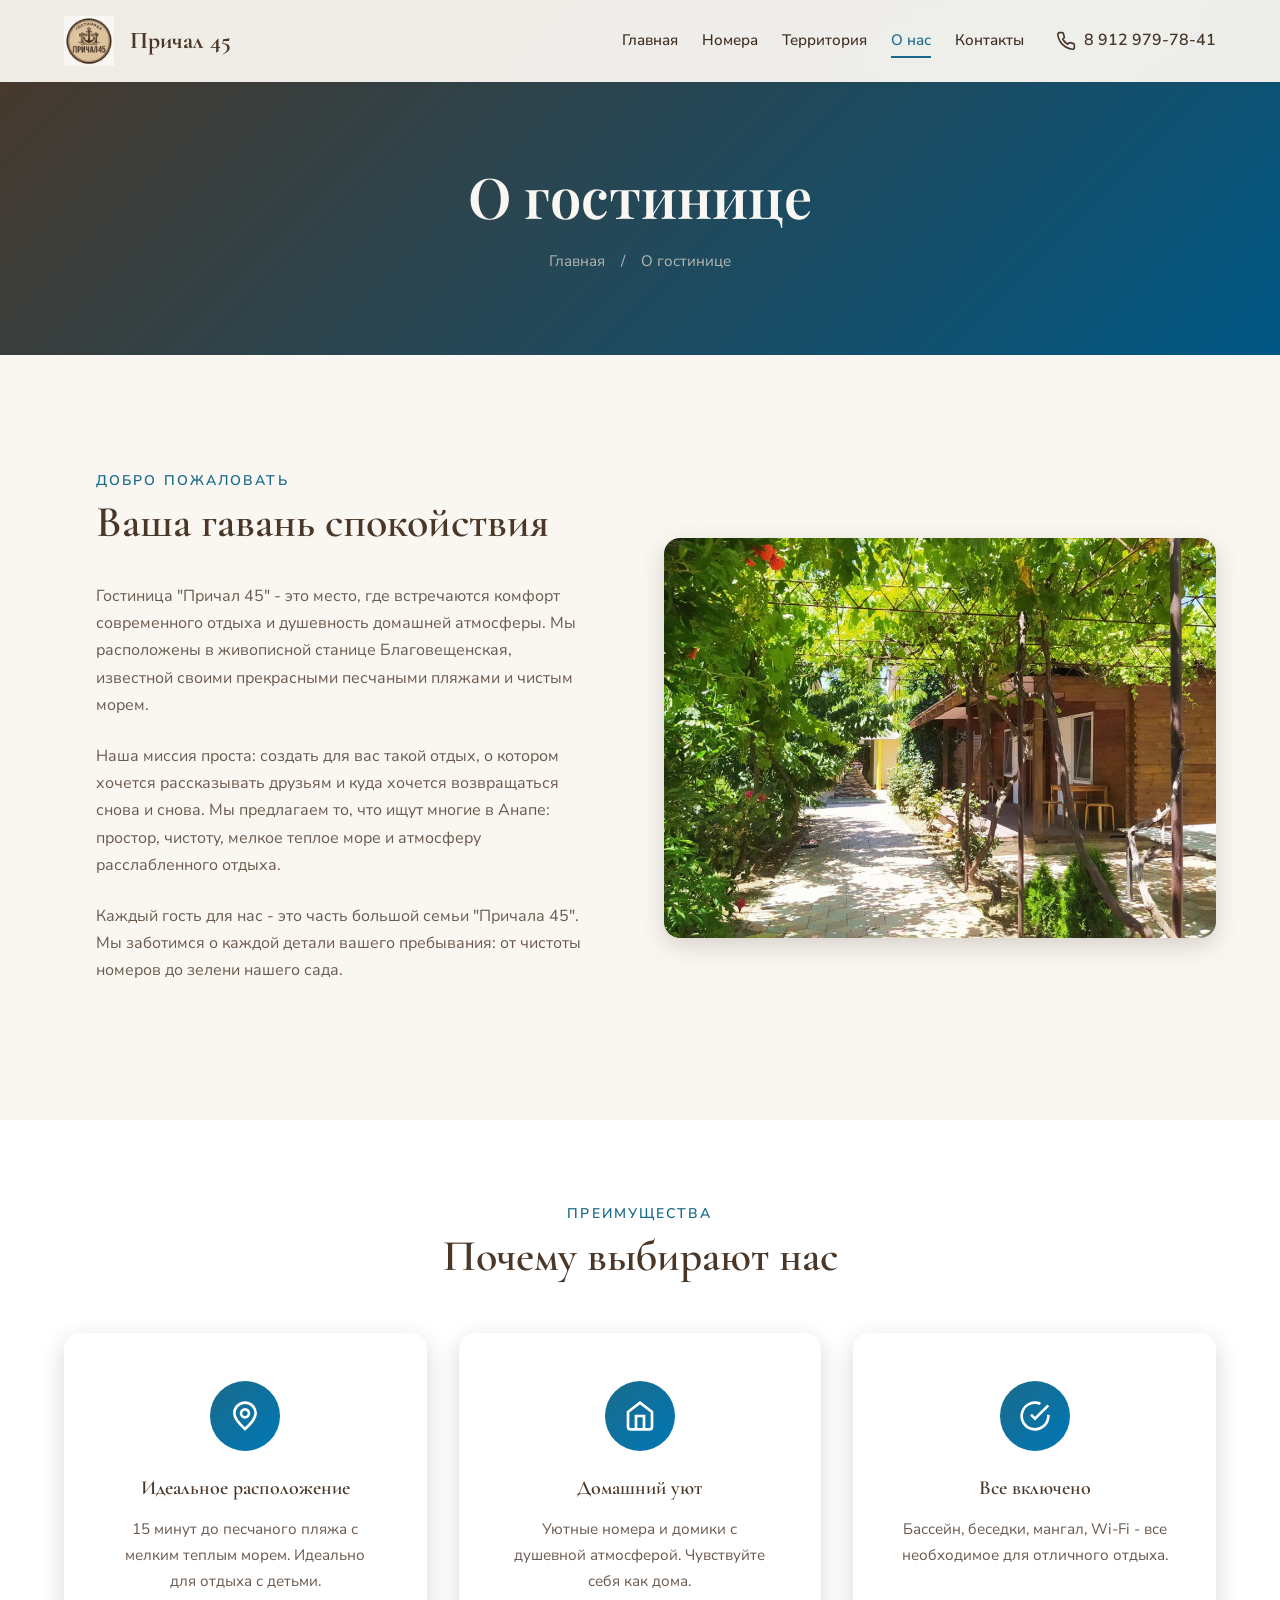
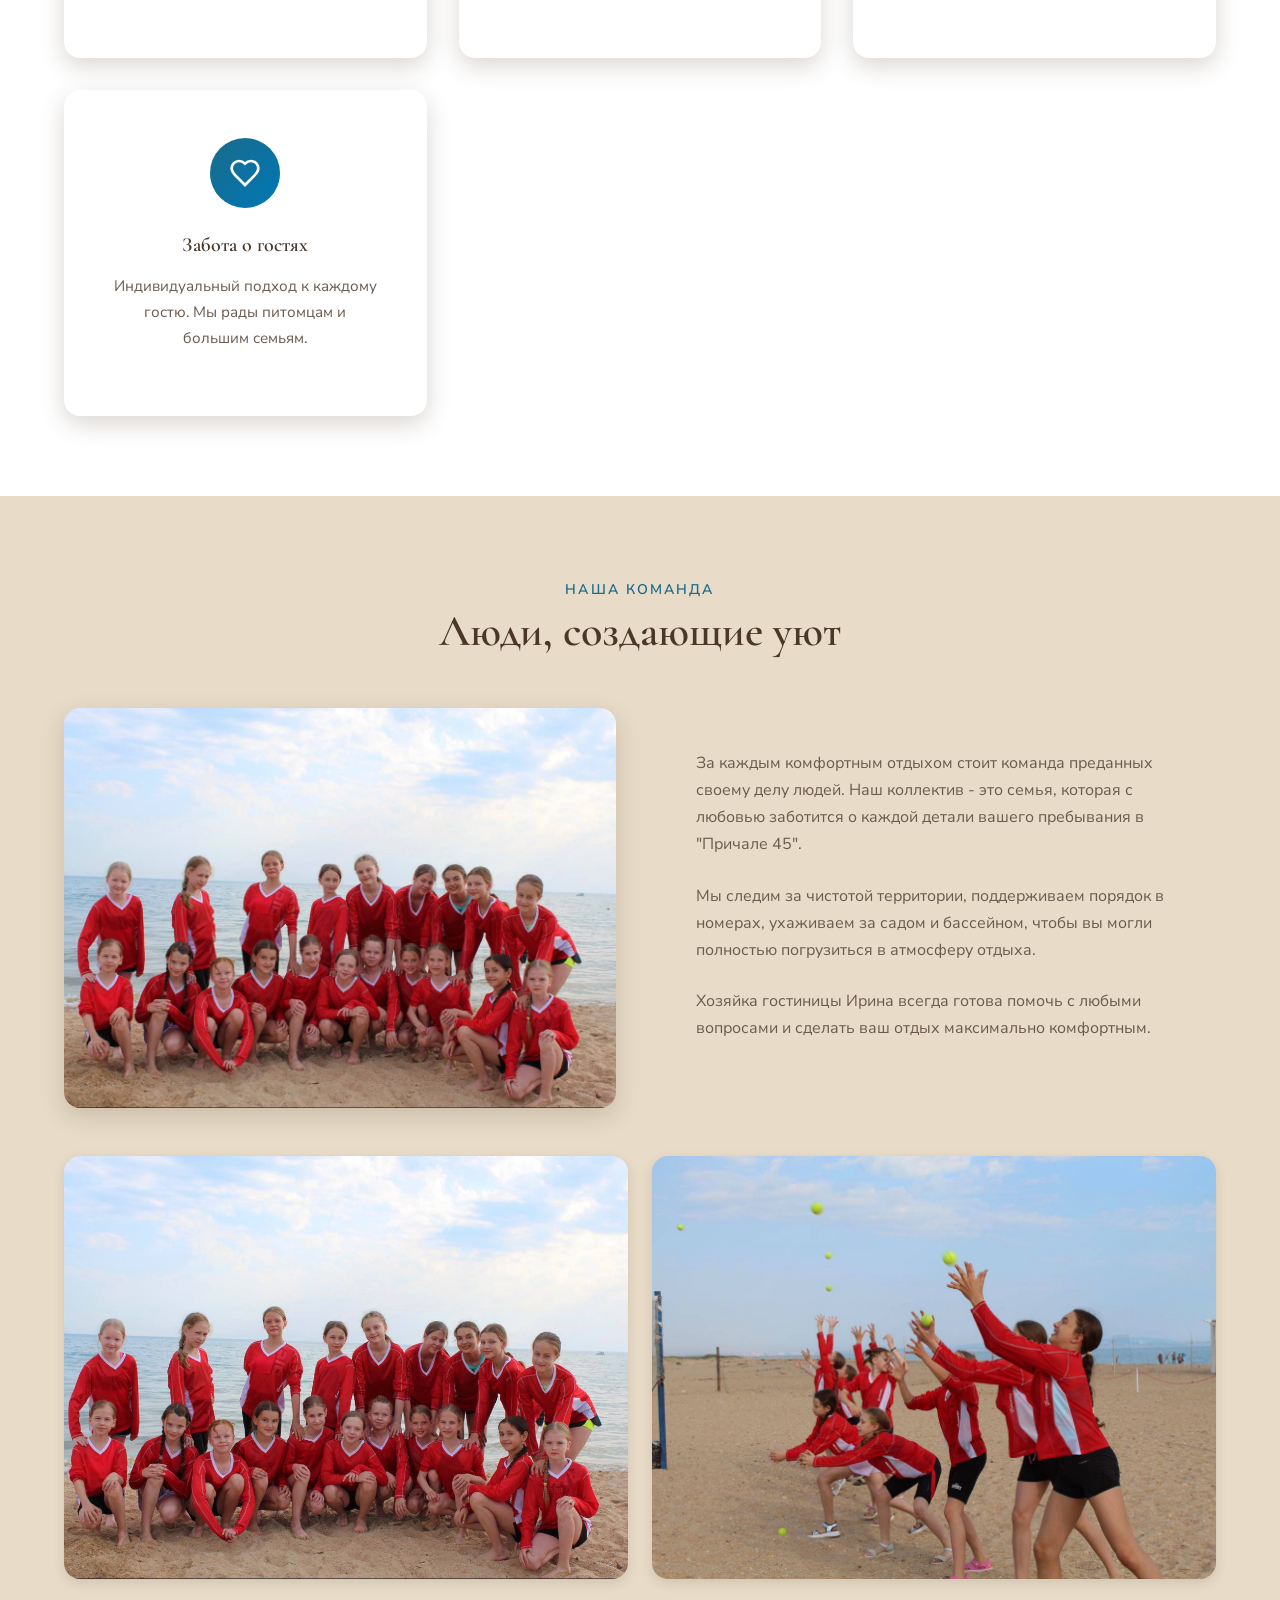
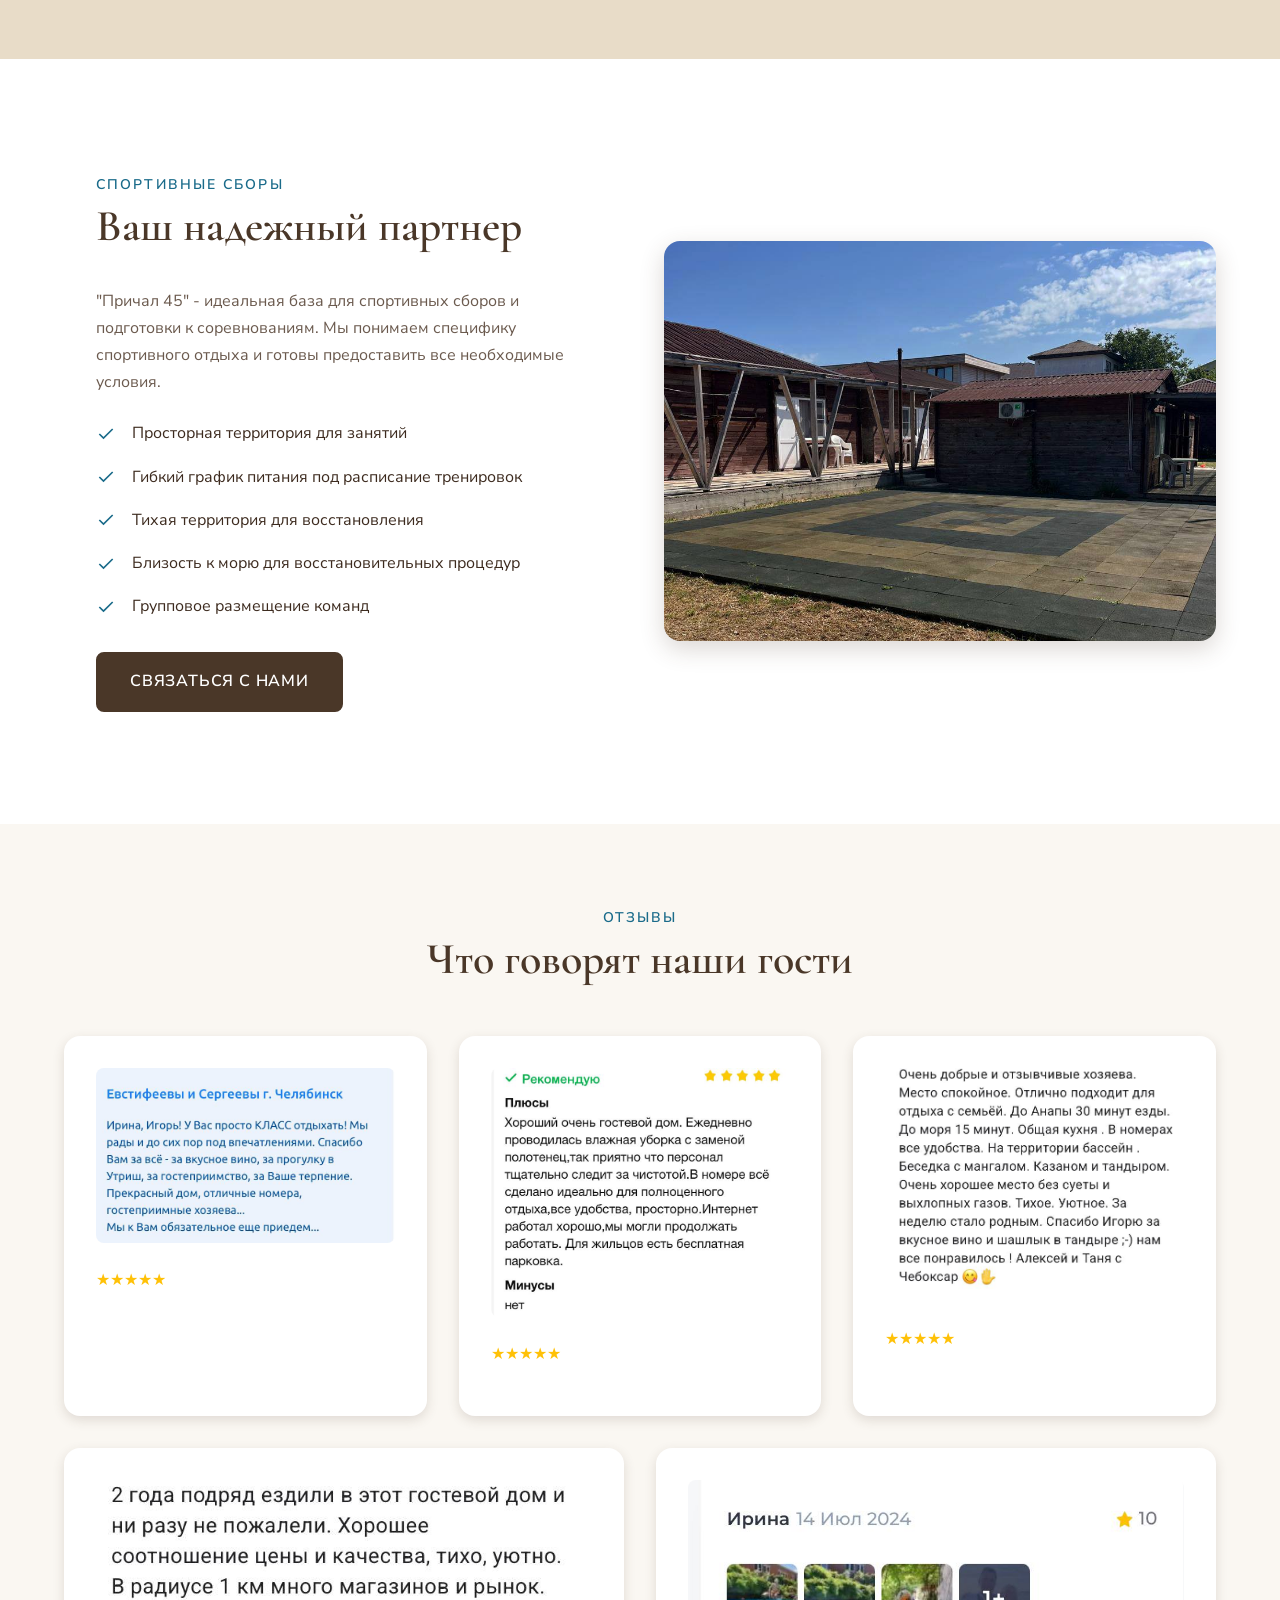
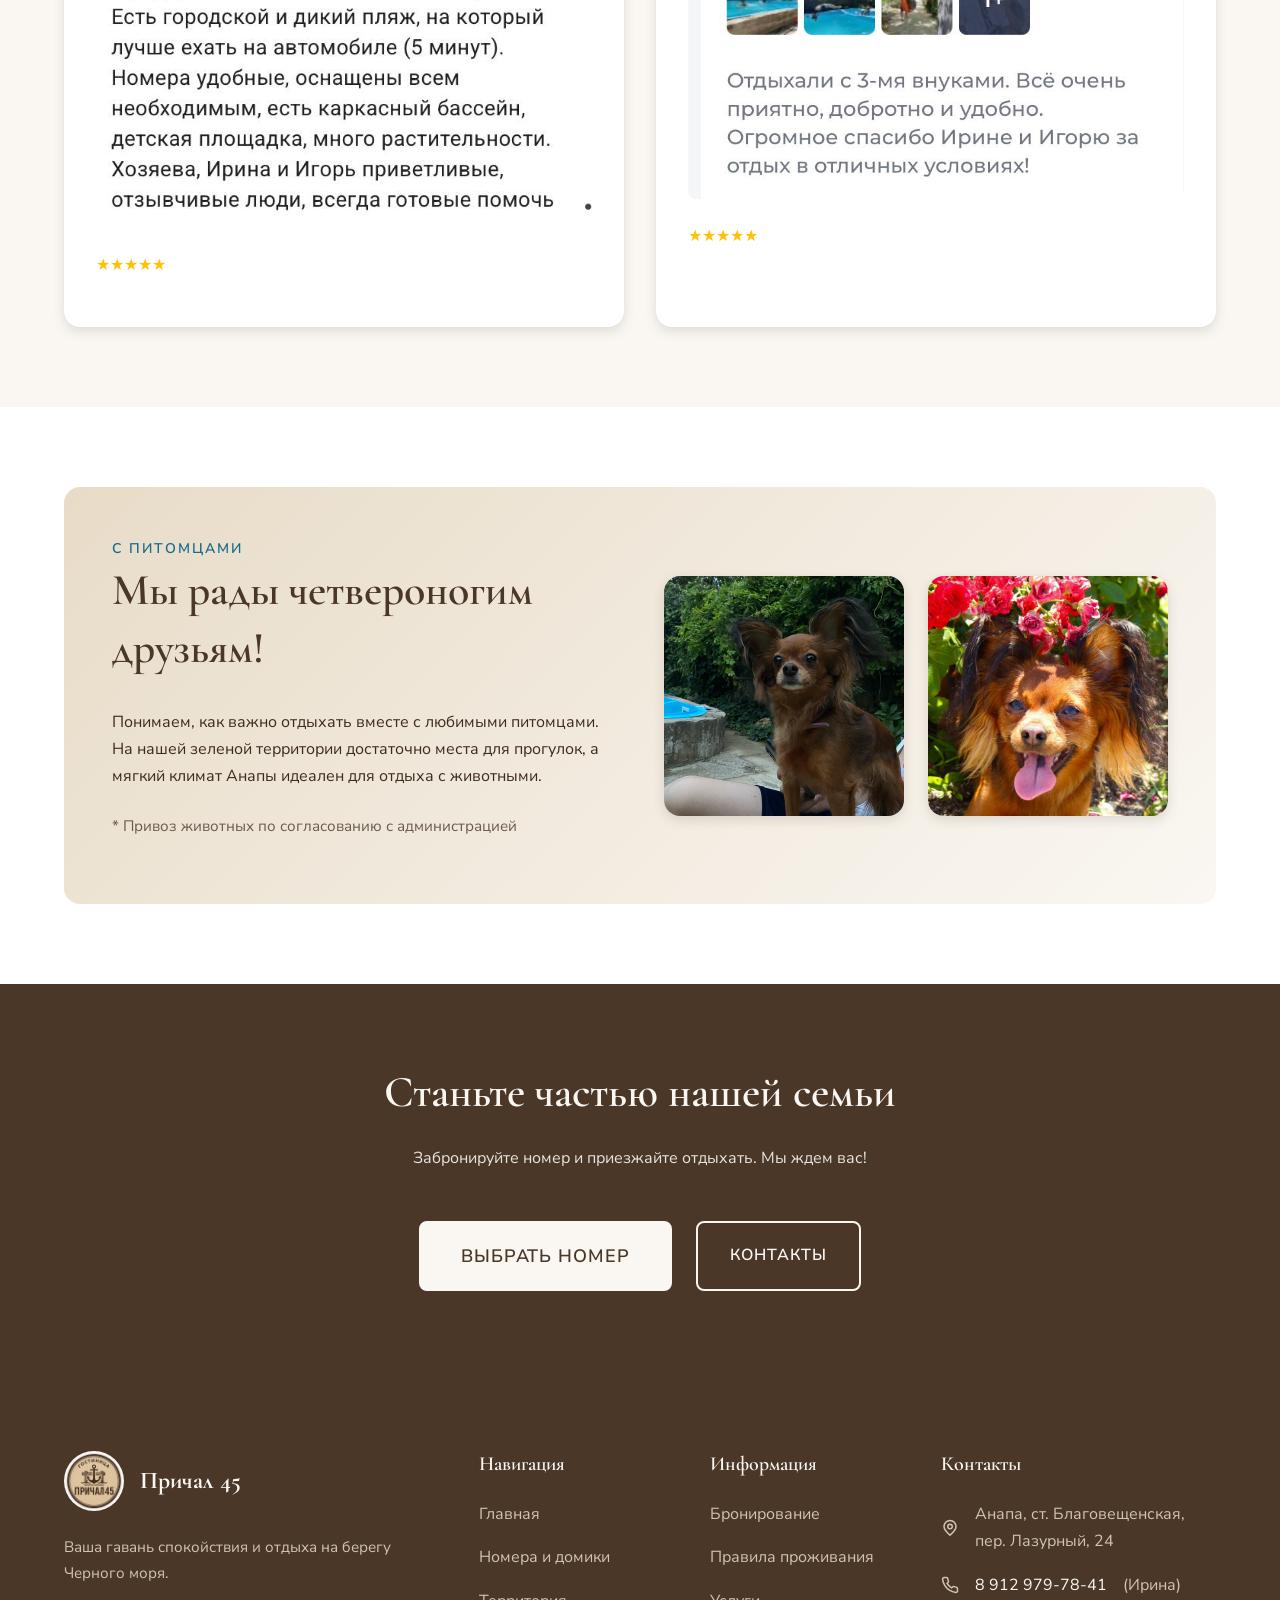
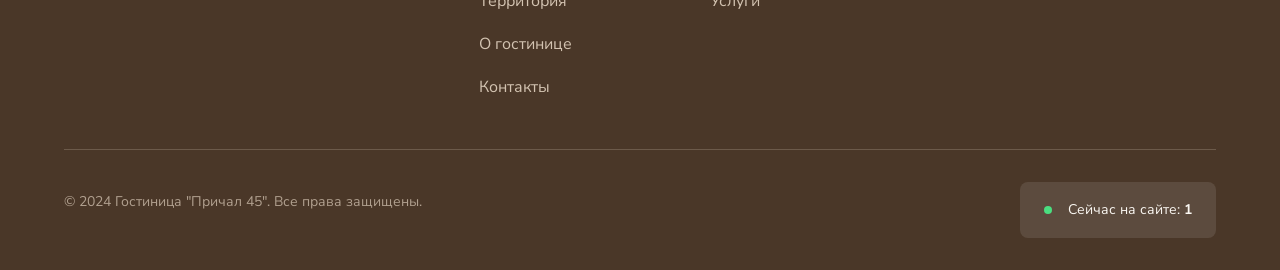
==== about.html @ 88521eb6 "Initial commit: site for GitHub Pages Co-authored-by: Cursor <cursoragent@cursor.com>" ====
<!DOCTYPE html>
<html lang="ru">
<head>
    <meta charset="UTF-8">
    <meta name="viewport" content="width=device-width, initial-scale=1.0">
    <meta http-equiv="X-UA-Compatible" content="IE=edge">
    
    <!-- SEO Meta Tags -->
    <title>О гостинице - Причал 45 | История и команда</title>
    <meta name="description" content="Гостиница Причал 45 - ваша гавань спокойствия в Анапе. Узнайте больше о нашей команде, истории и почему гости возвращаются к нам снова и снова.">
    <meta name="keywords" content="о гостинице, причал 45, история, команда, отзывы гостей, благовещенская, анапа, отдых у моря">
    <meta name="robots" content="index, follow">
    
    <!-- Favicon -->
    <link rel="icon" type="image/png" href="photos/Эмблема Причал45.png">
    
    <!-- Fonts -->
    <link rel="preconnect" href="https://fonts.googleapis.com">
    <link rel="preconnect" href="https://fonts.gstatic.com" crossorigin>
    <link href="https://fonts.googleapis.com/css2?family=Cormorant+Garamond:ital,wght@0,400;0,600;0,700;1,400&family=Nunito+Sans:wght@400;500;600;700&family=Playfair+Display:wght@700&display=swap" rel="stylesheet">
    
    <!-- Styles -->
    <link rel="stylesheet" href="styles.css">
</head>
<body class="no-select">
    <!-- Header -->
    <header class="header" id="header">
        <div class="header__inner">
            <a href="index.html" class="header__logo">
                <img src="photos/Эмблема Причал45.png" alt="Причал 45">
                <span class="header__logo-text">Причал 45</span>
            </a>
            
            <nav class="nav">
                <ul class="nav__list" id="navList">
                    <li><a href="index.html" class="nav__link">Главная</a></li>
                    <li><a href="rooms.html" class="nav__link">Номера</a></li>
                    <li><a href="territory.html" class="nav__link">Территория</a></li>
                    <li><a href="about.html" class="nav__link active">О нас</a></li>
                    <li><a href="contacts.html" class="nav__link">Контакты</a></li>
                </ul>
                
                <a href="tel:+79129797841" class="nav__phone">
                    <svg xmlns="http://www.w3.org/2000/svg" viewBox="0 0 24 24" fill="none" stroke="currentColor" stroke-width="2" stroke-linecap="round" stroke-linejoin="round">
                        <path d="M22 16.92v3a2 2 0 0 1-2.18 2 19.79 19.79 0 0 1-8.63-3.07 19.5 19.5 0 0 1-6-6 19.79 19.79 0 0 1-3.07-8.67A2 2 0 0 1 4.11 2h3a2 2 0 0 1 2 1.72 12.84 12.84 0 0 0 .7 2.81 2 2 0 0 1-.45 2.11L8.09 9.91a16 16 0 0 0 6 6l1.27-1.27a2 2 0 0 1 2.11-.45 12.84 12.84 0 0 0 2.81.7A2 2 0 0 1 22 16.92z"/>
                    </svg>
                    8 912 979-78-41
                </a>
                
                <button class="nav__toggle" id="navToggle" aria-label="Меню">
                    <span></span>
                    <span></span>
                    <span></span>
                </button>
            </nav>
        </div>
    </header>

    <!-- Page Header -->
    <section class="page-header">
        <div class="container">
            <h1 class="page-header__title">О гостинице</h1>
            <div class="page-header__breadcrumb">
                <a href="index.html">Главная</a>
                <span>/</span>
                <span>О гостинице</span>
            </div>
        </div>
    </section>

    <!-- About Section -->
    <section class="section section--cream">
        <div class="container">
            <div class="about-grid">
                <div class="about__content fade-in-left">
                    <span class="section__subtitle">Добро пожаловать</span>
                    <h2 class="section__title">Ваша гавань спокойствия</h2>
                    <p class="about__text">
                        Гостиница "Причал 45" - это место, где встречаются комфорт современного отдыха 
                        и душевность домашней атмосферы. Мы расположены в живописной станице Благовещенская, 
                        известной своими прекрасными песчаными пляжами и чистым морем.
                    </p>
                    <p class="about__text">
                        Наша миссия проста: создать для вас такой отдых, о котором хочется рассказывать 
                        друзьям и куда хочется возвращаться снова и снова. Мы предлагаем то, что ищут многие 
                        в Анапе: простор, чистоту, мелкое теплое море и атмосферу расслабленного отдыха.
                    </p>
                    <p class="about__text">
                        Каждый гость для нас - это часть большой семьи "Причала 45". Мы заботимся о каждой 
                        детали вашего пребывания: от чистоты номеров до зелени нашего сада.
                    </p>
                </div>
                <div class="about__image fade-in-right">
                    <img src="photos/Вход в гостиницу.jpg" alt="Гостиница Причал 45">
                </div>
            </div>
        </div>
    </section>

    <!-- Why Us Section -->
    <section class="section section--white">
        <div class="container">
            <div class="text-center mb-4">
                <span class="section__subtitle">Преимущества</span>
                <h2 class="section__title">Почему выбирают нас</h2>
            </div>
            
            <div class="features" style="margin-top: 0;">
                <div class="feature-card fade-in">
                    <div class="feature-card__icon">
                        <svg xmlns="http://www.w3.org/2000/svg" viewBox="0 0 24 24" fill="none" stroke="currentColor" stroke-width="2">
                            <circle cx="12" cy="10" r="3"/>
                            <path d="M12 21.7C17.3 17 20 13 20 10a8 8 0 1 0-16 0c0 3 2.7 7 8 11.7z"/>
                        </svg>
                    </div>
                    <h3 class="feature-card__title">Идеальное расположение</h3>
                    <p class="feature-card__text">15 минут до песчаного пляжа с мелким теплым морем. Идеально для отдыха с детьми.</p>
                </div>
                
                <div class="feature-card fade-in">
                    <div class="feature-card__icon">
                        <svg xmlns="http://www.w3.org/2000/svg" viewBox="0 0 24 24" fill="none" stroke="currentColor" stroke-width="2">
                            <path d="M3 9l9-7 9 7v11a2 2 0 0 1-2 2H5a2 2 0 0 1-2-2z"/>
                            <polyline points="9 22 9 12 15 12 15 22"/>
                        </svg>
                    </div>
                    <h3 class="feature-card__title">Домашний уют</h3>
                    <p class="feature-card__text">Уютные номера и домики с душевной атмосферой. Чувствуйте себя как дома.</p>
                </div>
                
                <div class="feature-card fade-in">
                    <div class="feature-card__icon">
                        <svg xmlns="http://www.w3.org/2000/svg" viewBox="0 0 24 24" fill="none" stroke="currentColor" stroke-width="2">
                            <path d="M22 11.08V12a10 10 0 1 1-5.93-9.14"/>
                            <polyline points="22 4 12 14.01 9 11.01"/>
                        </svg>
                    </div>
                    <h3 class="feature-card__title">Все включено</h3>
                    <p class="feature-card__text">Бассейн, беседки, мангал, Wi-Fi - все необходимое для отличного отдыха.</p>
                </div>
                
                <div class="feature-card fade-in">
                    <div class="feature-card__icon">
                        <svg xmlns="http://www.w3.org/2000/svg" viewBox="0 0 24 24" fill="none" stroke="currentColor" stroke-width="2">
                            <path d="M19 14c1.49-1.46 3-3.21 3-5.5A5.5 5.5 0 0 0 16.5 3c-1.76 0-3 .5-4.5 2-1.5-1.5-2.74-2-4.5-2A5.5 5.5 0 0 0 2 8.5c0 2.3 1.5 4.05 3 5.5l7 7Z"/>
                        </svg>
                    </div>
                    <h3 class="feature-card__title">Забота о гостях</h3>
                    <p class="feature-card__text">Индивидуальный подход к каждому гостю. Мы рады питомцам и большим семьям.</p>
                </div>
            </div>
        </div>
    </section>

    <!-- Team Section -->
    <section class="section section--sand">
        <div class="container">
            <div class="text-center mb-4">
                <span class="section__subtitle">Наша команда</span>
                <h2 class="section__title">Люди, создающие уют</h2>
            </div>
            
            <div class="about-grid">
                <div class="about__image fade-in-left">
                    <img src="photos/команда 1.jpg" alt="Команда гостиницы">
                </div>
                <div class="about__content fade-in-right">
                    <p class="about__text">
                        За каждым комфортным отдыхом стоит команда преданных своему делу людей. 
                        Наш коллектив - это семья, которая с любовью заботится о каждой детали 
                        вашего пребывания в "Причале 45".
                    </p>
                    <p class="about__text">
                        Мы следим за чистотой территории, поддерживаем порядок в номерах, 
                        ухаживаем за садом и бассейном, чтобы вы могли полностью погрузиться 
                        в атмосферу отдыха.
                    </p>
                    <p class="about__text">
                        Хозяйка гостиницы Ирина всегда готова помочь с любыми вопросами 
                        и сделать ваш отдых максимально комфортным.
                    </p>
                </div>
            </div>
            
            <div class="gallery-grid" style="margin-top: var(--spacing-xl); grid-template-columns: 1fr 1fr;">
                <div class="gallery-item fade-in">
                    <img src="photos/команда 1.jpg" alt="Команда">
                </div>
                <div class="gallery-item fade-in">
                    <img src="photos/команда 2.jpg" alt="Команда за работой">
                </div>
            </div>
        </div>
    </section>

    <!-- Sports Teams Section -->
    <section class="section section--white">
        <div class="container">
            <div class="about-grid">
                <div class="about__content fade-in-left">
                    <span class="section__subtitle">Спортивные сборы</span>
                    <h2 class="section__title">Ваш надежный партнер</h2>
                    <p class="about__text">
                        "Причал 45" - идеальная база для спортивных сборов и подготовки к соревнованиям. 
                        Мы понимаем специфику спортивного отдыха и готовы предоставить все необходимые условия.
                    </p>
                    <ul style="margin-bottom: var(--spacing-lg);">
                        <li style="display: flex; align-items: center; gap: var(--spacing-sm); margin-bottom: var(--spacing-sm);">
                            <svg width="20" height="20" viewBox="0 0 24 24" fill="none" stroke="var(--color-accent)" stroke-width="2">
                                <polyline points="20 6 9 17 4 12"/>
                            </svg>
                            Просторная территория для занятий
                        </li>
                        <li style="display: flex; align-items: center; gap: var(--spacing-sm); margin-bottom: var(--spacing-sm);">
                            <svg width="20" height="20" viewBox="0 0 24 24" fill="none" stroke="var(--color-accent)" stroke-width="2">
                                <polyline points="20 6 9 17 4 12"/>
                            </svg>
                            Гибкий график питания под расписание тренировок
                        </li>
                        <li style="display: flex; align-items: center; gap: var(--spacing-sm); margin-bottom: var(--spacing-sm);">
                            <svg width="20" height="20" viewBox="0 0 24 24" fill="none" stroke="var(--color-accent)" stroke-width="2">
                                <polyline points="20 6 9 17 4 12"/>
                            </svg>
                            Тихая территория для восстановления
                        </li>
                        <li style="display: flex; align-items: center; gap: var(--spacing-sm); margin-bottom: var(--spacing-sm);">
                            <svg width="20" height="20" viewBox="0 0 24 24" fill="none" stroke="var(--color-accent)" stroke-width="2">
                                <polyline points="20 6 9 17 4 12"/>
                            </svg>
                            Близость к морю для восстановительных процедур
                        </li>
                        <li style="display: flex; align-items: center; gap: var(--spacing-sm); margin-bottom: var(--spacing-sm);">
                            <svg width="20" height="20" viewBox="0 0 24 24" fill="none" stroke="var(--color-accent)" stroke-width="2">
                                <polyline points="20 6 9 17 4 12"/>
                            </svg>
                            Групповое размещение команд
                        </li>
                    </ul>
                    <a href="contacts.html" class="btn btn--primary">Связаться с нами</a>
                </div>
                <div class="about__image fade-in-right">
                    <img src="photos/Спорт площадка.jpg" alt="Спортивная площадка">
                </div>
            </div>
        </div>
    </section>

    <!-- Reviews Section -->
    <section class="section section--cream" id="reviews">
        <div class="container">
            <div class="text-center mb-4">
                <span class="section__subtitle">Отзывы</span>
                <h2 class="section__title">Что говорят наши гости</h2>
            </div>
            
            <div class="reviews-slider">
                <div class="review-card fade-in">
                    <img src="photos/отзыв 1.jpg" alt="Отзыв гостя" class="review-card__image">
                    <div class="review-card__stars">
                        <span>&#9733;</span><span>&#9733;</span><span>&#9733;</span><span>&#9733;</span><span>&#9733;</span>
                    </div>
                </div>
                
                <div class="review-card fade-in">
                    <img src="photos/отзыв 2.jpg" alt="Отзыв гостя" class="review-card__image">
                    <div class="review-card__stars">
                        <span>&#9733;</span><span>&#9733;</span><span>&#9733;</span><span>&#9733;</span><span>&#9733;</span>
                    </div>
                </div>
                
                <div class="review-card fade-in">
                    <img src="photos/отзыв 3.jpg" alt="Отзыв гостя" class="review-card__image">
                    <div class="review-card__stars">
                        <span>&#9733;</span><span>&#9733;</span><span>&#9733;</span><span>&#9733;</span><span>&#9733;</span>
                    </div>
                </div>
            </div>
            
            <div class="reviews-slider" style="margin-top: var(--spacing-lg);">
                <div class="review-card fade-in">
                    <img src="photos/отзыв 4.jpg" alt="Отзыв гостя" class="review-card__image">
                    <div class="review-card__stars">
                        <span>&#9733;</span><span>&#9733;</span><span>&#9733;</span><span>&#9733;</span><span>&#9733;</span>
                    </div>
                </div>
                
                <div class="review-card fade-in">
                    <img src="photos/отзыв 5.jpg" alt="Отзыв гостя" class="review-card__image">
                    <div class="review-card__stars">
                        <span>&#9733;</span><span>&#9733;</span><span>&#9733;</span><span>&#9733;</span><span>&#9733;</span>
                    </div>
                </div>
            </div>
        </div>
    </section>

    <!-- Pets Section -->
    <section class="section section--white">
        <div class="container">
            <div class="pets-section">
                <div class="pets-section__content fade-in-left">
                    <span class="section__subtitle">С питомцами</span>
                    <h2 class="section__title">Мы рады четвероногим друзьям!</h2>
                    <p>
                        Понимаем, как важно отдыхать вместе с любимыми питомцами. 
                        На нашей зеленой территории достаточно места для прогулок, 
                        а мягкий климат Анапы идеален для отдыха с животными.
                    </p>
                    <p style="color: var(--color-text-light); font-size: 0.95rem; margin-top: var(--spacing-md);">
                        * Привоз животных по согласованию с администрацией
                    </p>
                </div>
                <div class="pets-section__images fade-in-right">
                    <img src="photos/Бьянка 1.jpg" alt="Собака на территории">
                    <img src="photos/Даня 1.jpg" alt="Питомцы гостей">
                </div>
            </div>
        </div>
    </section>

    <!-- CTA Section -->
    <section class="section section--dark">
        <div class="container text-center">
            <h2>Станьте частью нашей семьи</h2>
            <p style="max-width: 600px; margin: var(--spacing-md) auto var(--spacing-xl); opacity: 0.9;">
                Забронируйте номер и приезжайте отдыхать. Мы ждем вас!
            </p>
            <div class="hero__buttons">
                <a href="rooms.html" class="btn btn--light btn--large">Выбрать номер</a>
                <a href="contacts.html" class="btn btn--secondary" style="border-color: var(--color-cream); color: var(--color-cream);">Контакты</a>
            </div>
        </div>
    </section>

    <!-- Footer -->
    <footer class="footer">
        <div class="container">
            <div class="footer__grid">
                <div class="footer__brand">
                    <div class="footer__logo">
                        <img src="photos/Эмблема Причал45.png" alt="Причал 45">
                        <span class="footer__logo-text">Причал 45</span>
                    </div>
                    <p class="footer__description">
                        Ваша гавань спокойствия и отдыха на берегу Черного моря.
                    </p>
                </div>
                
                <div class="footer__nav">
                    <h4 class="footer__title">Навигация</h4>
                    <div class="footer__links">
                        <a href="index.html">Главная</a>
                        <a href="rooms.html">Номера и домики</a>
                        <a href="territory.html">Территория</a>
                        <a href="about.html">О гостинице</a>
                        <a href="contacts.html">Контакты</a>
                    </div>
                </div>
                
                <div class="footer__info">
                    <h4 class="footer__title">Информация</h4>
                    <div class="footer__links">
                        <a href="rooms.html#booking">Бронирование</a>
                        <a href="rooms.html#rules">Правила проживания</a>
                        <a href="territory.html">Услуги</a>
                    </div>
                </div>
                
                <div class="footer__contacts">
                    <h4 class="footer__title">Контакты</h4>
                    <div class="footer__contact-item">
                        <svg viewBox="0 0 24 24" fill="none" stroke="currentColor" stroke-width="2">
                            <circle cx="12" cy="10" r="3"/>
                            <path d="M12 21.7C17.3 17 20 13 20 10a8 8 0 1 0-16 0c0 3 2.7 7 8 11.7z"/>
                        </svg>
                        <span>Анапа, ст. Благовещенская,<br>пер. Лазурный, 24</span>
                    </div>
                    <div class="footer__contact-item">
                        <svg viewBox="0 0 24 24" fill="none" stroke="currentColor" stroke-width="2">
                            <path d="M22 16.92v3a2 2 0 0 1-2.18 2 19.79 19.79 0 0 1-8.63-3.07 19.5 19.5 0 0 1-6-6 19.79 19.79 0 0 1-3.07-8.67A2 2 0 0 1 4.11 2h3a2 2 0 0 1 2 1.72 12.84 12.84 0 0 0 .7 2.81 2 2 0 0 1-.45 2.11L8.09 9.91a16 16 0 0 0 6 6l1.27-1.27a2 2 0 0 1 2.11-.45 12.84 12.84 0 0 0 2.81.7A2 2 0 0 1 22 16.92z"/>
                        </svg>
                        <a href="tel:+79129797841">8 912 979-78-41</a> (Ирина)
                    </div>
                </div>
            </div>
            
            <div class="footer__bottom">
                <p class="footer__copyright">
                    &copy; 2024 Гостиница "Причал 45". Все права защищены.
                </p>
                
                <div class="visitors-counter">
                    <span class="visitors-counter__dot"></span>
                    <span>Сейчас на сайте: <strong id="visitorCount">1</strong></span>
                </div>
            </div>
        </div>
    </footer>

    <!-- Lightbox -->
    <div class="lightbox" id="lightbox">
        <button class="lightbox__close" id="lightboxClose">&times;</button>
        <img src="" alt="" class="lightbox__img" id="lightboxImg">
    </div>

    <!-- Scripts -->
    <script src="script.js"></script>
</body>
</html>
---- styles.css ----
/* ==========================================================================
   Причал 45 - Главный файл стилей
   Гостиница в Анапе, станица Благовещенская
   ========================================================================== */

/* CSS Variables - Централизованное управление стилями */
:root {
    /* Цветовая палитра на основе логотипа */
    --color-primary: #4a3728;
    --color-primary-light: #6b5344;
    --color-secondary: #f5e6d3;
    --color-accent: #1a6b8a;
    --color-accent-light: #2a8ab0;
    --color-sand: #e8dcc8;
    --color-cream: #faf7f2;
    --color-white: #ffffff;
    --color-dark: #2c1810;
    --color-text: #3d2b1f;
    --color-text-light: #6b5a4e;
    --color-sea: #0077b6;
    --color-sea-dark: #005885;
    --color-success: #2d6a4f;
    --color-warning: #e07a2f;
    
    /* Типографика */
    --font-primary: 'Cormorant Garamond', Georgia, serif;
    --font-secondary: 'Nunito Sans', 'Segoe UI', sans-serif;
    --font-accent: 'Playfair Display', serif;
    
    /* Размеры */
    --spacing-xs: 0.5rem;
    --spacing-sm: 1rem;
    --spacing-md: 1.5rem;
    --spacing-lg: 2rem;
    --spacing-xl: 3rem;
    --spacing-xxl: 5rem;
    
    /* Границы и тени */
    --radius-sm: 4px;
    --radius-md: 8px;
    --radius-lg: 16px;
    --radius-xl: 24px;
    --radius-full: 50%;
    
    --shadow-sm: 0 2px 4px rgba(74, 55, 40, 0.1);
    --shadow-md: 0 4px 12px rgba(74, 55, 40, 0.15);
    --shadow-lg: 0 8px 24px rgba(74, 55, 40, 0.2);
    --shadow-xl: 0 16px 48px rgba(74, 55, 40, 0.25);
    
    /* Переходы */
    --transition-fast: 0.2s ease;
    --transition-normal: 0.3s ease;
    --transition-slow: 0.5s ease;
    
    /* Ширина контейнера */
    --container-width: 1200px;
    --container-narrow: 900px;
}

/* ==========================================================================
   Reset и базовые стили
   ========================================================================== */

*, *::before, *::after {
    box-sizing: border-box;
    margin: 0;
    padding: 0;
}

html {
    scroll-behavior: smooth;
    font-size: 16px;
}

body {
    font-family: var(--font-secondary);
    font-size: 1rem;
    line-height: 1.7;
    color: var(--color-text);
    background-color: var(--color-cream);
    min-height: 100vh;
    -webkit-font-smoothing: antialiased;
    -moz-osx-font-smoothing: grayscale;
}

/* Защита от копирования */
body.no-select {
    -webkit-user-select: none;
    -moz-user-select: none;
    -ms-user-select: none;
    user-select: none;
}

img {
    max-width: 100%;
    height: auto;
    display: block;
    -webkit-user-drag: none;
    -khtml-user-drag: none;
    -moz-user-drag: none;
    -o-user-drag: none;
    user-drag: none;
}

a {
    color: var(--color-accent);
    text-decoration: none;
    transition: color var(--transition-fast);
}

a:hover {
    color: var(--color-accent-light);
}

ul, ol {
    list-style: none;
}

h1, h2, h3, h4, h5, h6 {
    font-family: var(--font-primary);
    font-weight: 600;
    line-height: 1.3;
    color: var(--color-primary);
}

h1 { font-size: clamp(2rem, 5vw, 3.5rem); }
h2 { font-size: clamp(1.75rem, 4vw, 2.75rem); }
h3 { font-size: clamp(1.5rem, 3vw, 2rem); }
h4 { font-size: clamp(1.25rem, 2.5vw, 1.5rem); }

p {
    margin-bottom: var(--spacing-sm);
}

/* ==========================================================================
   Утилитарные классы
   ========================================================================== */

.container {
    width: 100%;
    max-width: var(--container-width);
    margin: 0 auto;
    padding: 0 var(--spacing-md);
}

.container--narrow {
    max-width: var(--container-narrow);
}

.section {
    padding: var(--spacing-xxl) 0;
}

.section--cream {
    background-color: var(--color-cream);
}

.section--sand {
    background-color: var(--color-sand);
}

.section--white {
    background-color: var(--color-white);
}

.section--dark {
    background-color: var(--color-primary);
    color: var(--color-cream);
}

.section--dark h2,
.section--dark h3 {
    color: var(--color-cream);
}

.text-center { text-align: center; }
.text-left { text-align: left; }
.text-right { text-align: right; }

.mb-0 { margin-bottom: 0; }
.mb-1 { margin-bottom: var(--spacing-sm); }
.mb-2 { margin-bottom: var(--spacing-md); }
.mb-3 { margin-bottom: var(--spacing-lg); }
.mb-4 { margin-bottom: var(--spacing-xl); }

/* ==========================================================================
   Кнопки
   ========================================================================== */

.btn {
    display: inline-flex;
    align-items: center;
    justify-content: center;
    gap: var(--spacing-xs);
    padding: 0.875rem 2rem;
    font-family: var(--font-secondary);
    font-size: 1rem;
    font-weight: 600;
    text-transform: uppercase;
    letter-spacing: 0.05em;
    border: 2px solid transparent;
    border-radius: var(--radius-md);
    cursor: pointer;
    transition: all var(--transition-normal);
}

.btn--primary {
    background-color: var(--color-primary);
    color: var(--color-white);
    border-color: var(--color-primary);
}

.btn--primary:hover {
    background-color: var(--color-primary-light);
    border-color: var(--color-primary-light);
    color: var(--color-white);
    transform: translateY(-2px);
    box-shadow: var(--shadow-md);
}

.btn--secondary {
    background-color: transparent;
    color: var(--color-primary);
    border-color: var(--color-primary);
}

.btn--secondary:hover {
    background-color: var(--color-primary);
    color: var(--color-white);
}

.btn--accent {
    background-color: var(--color-accent);
    color: var(--color-white);
    border-color: var(--color-accent);
}

.btn--accent:hover {
    background-color: var(--color-accent-light);
    border-color: var(--color-accent-light);
    color: var(--color-white);
    transform: translateY(-2px);
    box-shadow: var(--shadow-md);
}

.btn--light {
    background-color: var(--color-cream);
    color: var(--color-primary);
    border-color: var(--color-cream);
}

.btn--light:hover {
    background-color: var(--color-white);
    border-color: var(--color-white);
}

.btn--large {
    padding: 1.125rem 2.5rem;
    font-size: 1.125rem;
}

/* ==========================================================================
   Шапка сайта
   ========================================================================== */

.header {
    position: fixed;
    top: 0;
    left: 0;
    right: 0;
    z-index: 1000;
    background-color: rgba(250, 247, 242, 0.95);
    backdrop-filter: blur(10px);
    box-shadow: var(--shadow-sm);
    transition: all var(--transition-normal);
}

.header.scrolled {
    background-color: rgba(255, 255, 255, 0.98);
    box-shadow: var(--shadow-md);
}

.header__inner {
    display: flex;
    align-items: center;
    justify-content: space-between;
    padding: var(--spacing-sm) var(--spacing-md);
    max-width: var(--container-width);
    margin: 0 auto;
}

.header__logo {
    display: flex;
    align-items: center;
    gap: var(--spacing-sm);
}

.header__logo img {
    height: 50px;
    width: auto;
}

.header__logo-text {
    font-family: var(--font-primary);
    font-size: 1.5rem;
    font-weight: 700;
    color: var(--color-primary);
}

/* Навигация */
.nav {
    display: flex;
    align-items: center;
    gap: var(--spacing-lg);
}

.nav__list {
    display: flex;
    align-items: center;
    gap: var(--spacing-md);
}

.nav__link {
    position: relative;
    font-size: 0.95rem;
    font-weight: 500;
    color: var(--color-text);
    padding: var(--spacing-xs) 0;
    transition: color var(--transition-fast);
}

.nav__link::after {
    content: '';
    position: absolute;
    bottom: 0;
    left: 0;
    width: 0;
    height: 2px;
    background-color: var(--color-accent);
    transition: width var(--transition-normal);
}

.nav__link:hover,
.nav__link.active {
    color: var(--color-accent);
}

.nav__link:hover::after,
.nav__link.active::after {
    width: 100%;
}

.nav__phone {
    display: flex;
    align-items: center;
    gap: var(--spacing-xs);
    font-weight: 600;
    color: var(--color-primary);
}

.nav__phone svg {
    width: 20px;
    height: 20px;
}

/* Мобильное меню */
.nav__toggle {
    display: none;
    flex-direction: column;
    gap: 5px;
    padding: 10px;
    background: none;
    border: none;
    cursor: pointer;
}

.nav__toggle span {
    display: block;
    width: 25px;
    height: 2px;
    background-color: var(--color-primary);
    transition: all var(--transition-normal);
}

/* ==========================================================================
   Hero секция
   ========================================================================== */

.hero {
    position: relative;
    min-height: 100vh;
    display: flex;
    align-items: center;
    justify-content: center;
    overflow: hidden;
    background: linear-gradient(135deg, var(--color-primary) 0%, var(--color-sea-dark) 100%);
}

.hero__bg {
    position: absolute;
    top: 0;
    left: 0;
    width: 100%;
    height: 100%;
    object-fit: cover;
    opacity: 0.4;
}

.hero__overlay {
    position: absolute;
    top: 0;
    left: 0;
    width: 100%;
    height: 100%;
    background: linear-gradient(
        180deg,
        rgba(44, 24, 16, 0.6) 0%,
        rgba(44, 24, 16, 0.4) 50%,
        rgba(26, 107, 138, 0.5) 100%
    );
}

.hero__content {
    position: relative;
    z-index: 10;
    text-align: center;
    padding: var(--spacing-xxl) var(--spacing-md);
    max-width: 900px;
}

.hero__logo {
    width: 150px;
    height: 150px;
    margin: 0 auto var(--spacing-lg);
    border-radius: var(--radius-full);
    box-shadow: var(--shadow-xl);
    background-color: var(--color-cream);
    padding: 10px;
}

.hero__title {
    font-family: var(--font-accent);
    font-size: clamp(2.5rem, 7vw, 5rem);
    color: var(--color-white);
    margin-bottom: var(--spacing-sm);
    text-shadow: 2px 2px 4px rgba(0, 0, 0, 0.3);
}

.hero__tagline {
    font-family: var(--font-primary);
    font-size: clamp(1.25rem, 3vw, 1.75rem);
    color: var(--color-sand);
    font-style: italic;
    margin-bottom: var(--spacing-lg);
}

.hero__description {
    font-size: 1.125rem;
    color: var(--color-cream);
    max-width: 600px;
    margin: 0 auto var(--spacing-xl);
    line-height: 1.8;
}

.hero__buttons {
    display: flex;
    gap: var(--spacing-md);
    justify-content: center;
    flex-wrap: wrap;
}

.hero__scroll {
    position: absolute;
    bottom: 40px;
    left: 50%;
    transform: translateX(-50%);
    color: var(--color-cream);
    animation: bounce 2s infinite;
}

@keyframes bounce {
    0%, 20%, 50%, 80%, 100% { transform: translateX(-50%) translateY(0); }
    40% { transform: translateX(-50%) translateY(-10px); }
    60% { transform: translateX(-50%) translateY(-5px); }
}

/* ==========================================================================
   Секция преимуществ
   ========================================================================== */

.features {
    display: grid;
    grid-template-columns: repeat(auto-fit, minmax(280px, 1fr));
    gap: var(--spacing-lg);
    margin-top: calc(-1 * var(--spacing-xxl));
    position: relative;
    z-index: 20;
}

.feature-card {
    background-color: var(--color-white);
    padding: var(--spacing-xl);
    border-radius: var(--radius-lg);
    box-shadow: var(--shadow-lg);
    text-align: center;
    transition: transform var(--transition-normal), box-shadow var(--transition-normal);
}

.feature-card:hover {
    transform: translateY(-8px);
    box-shadow: var(--shadow-xl);
}

.feature-card__icon {
    width: 70px;
    height: 70px;
    margin: 0 auto var(--spacing-md);
    display: flex;
    align-items: center;
    justify-content: center;
    background: linear-gradient(135deg, var(--color-accent) 0%, var(--color-sea) 100%);
    border-radius: var(--radius-full);
    color: var(--color-white);
}

.feature-card__icon svg {
    width: 32px;
    height: 32px;
}

.feature-card__title {
    font-size: 1.25rem;
    margin-bottom: var(--spacing-sm);
}

.feature-card__text {
    color: var(--color-text-light);
    font-size: 0.95rem;
}

/* ==========================================================================
   Секция "О нас"
   ========================================================================== */

.about-grid {
    display: grid;
    grid-template-columns: 1fr 1fr;
    gap: var(--spacing-xl);
    align-items: center;
}

.about__image {
    position: relative;
    border-radius: var(--radius-lg);
    overflow: hidden;
    box-shadow: var(--shadow-lg);
}

.about__image::before {
    content: '';
    position: absolute;
    top: -20px;
    left: -20px;
    width: 100px;
    height: 100px;
    border: 4px solid var(--color-accent);
    border-radius: var(--radius-lg);
    z-index: -1;
}

.about__image img {
    width: 100%;
    height: 400px;
    object-fit: cover;
}

.about__content {
    padding: var(--spacing-lg);
}

.section__subtitle {
    font-family: var(--font-secondary);
    font-size: 0.875rem;
    font-weight: 600;
    text-transform: uppercase;
    letter-spacing: 0.15em;
    color: var(--color-accent);
    margin-bottom: var(--spacing-sm);
}

.section__title {
    margin-bottom: var(--spacing-lg);
}

.about__text {
    margin-bottom: var(--spacing-md);
    color: var(--color-text-light);
}

/* ==========================================================================
   Галерея / Территория
   ========================================================================== */

.gallery-grid {
    display: grid;
    grid-template-columns: repeat(auto-fit, minmax(300px, 1fr));
    gap: var(--spacing-md);
}

.gallery-item {
    position: relative;
    border-radius: var(--radius-lg);
    overflow: hidden;
    aspect-ratio: 4/3;
    box-shadow: var(--shadow-md);
    cursor: pointer;
}

.gallery-item img {
    width: 100%;
    height: 100%;
    object-fit: cover;
    transition: transform var(--transition-slow);
}

.gallery-item:hover img {
    transform: scale(1.1);
}

.gallery-item__overlay {
    position: absolute;
    bottom: 0;
    left: 0;
    right: 0;
    padding: var(--spacing-md);
    background: linear-gradient(transparent, rgba(44, 24, 16, 0.9));
    color: var(--color-white);
    transform: translateY(100%);
    transition: transform var(--transition-normal);
}

.gallery-item:hover .gallery-item__overlay {
    transform: translateY(0);
}

.gallery-item__title {
    font-size: 1.125rem;
    color: var(--color-white);
    margin-bottom: var(--spacing-xs);
}

/* ==========================================================================
   Карточки номеров
   ========================================================================== */

.rooms-grid {
    display: grid;
    grid-template-columns: repeat(auto-fit, minmax(350px, 1fr));
    gap: var(--spacing-lg);
}

.room-card {
    background-color: var(--color-white);
    border-radius: var(--radius-lg);
    overflow: hidden;
    box-shadow: var(--shadow-md);
    transition: transform var(--transition-normal), box-shadow var(--transition-normal);
}

.room-card:hover {
    transform: translateY(-5px);
    box-shadow: var(--shadow-lg);
}

.room-card__image {
    position: relative;
    height: 250px;
    overflow: hidden;
}

.room-card__image img {
    width: 100%;
    height: 100%;
    object-fit: cover;
    transition: transform var(--transition-slow);
}

.room-card:hover .room-card__image img {
    transform: scale(1.05);
}

.room-card__badge {
    position: absolute;
    top: var(--spacing-md);
    left: var(--spacing-md);
    background-color: var(--color-accent);
    color: var(--color-white);
    padding: var(--spacing-xs) var(--spacing-sm);
    border-radius: var(--radius-sm);
    font-size: 0.875rem;
    font-weight: 600;
}

.room-card__content {
    padding: var(--spacing-lg);
}

.room-card__title {
    font-size: 1.5rem;
    margin-bottom: var(--spacing-sm);
}

.room-card__description {
    color: var(--color-text-light);
    margin-bottom: var(--spacing-md);
}

.room-card__amenities {
    display: flex;
    flex-wrap: wrap;
    gap: var(--spacing-sm);
    margin-bottom: var(--spacing-md);
    padding-bottom: var(--spacing-md);
    border-bottom: 1px solid var(--color-sand);
}

.room-card__amenity {
    display: flex;
    align-items: center;
    gap: var(--spacing-xs);
    font-size: 0.875rem;
    color: var(--color-text-light);
}

.room-card__amenity svg {
    width: 16px;
    height: 16px;
    color: var(--color-accent);
}

.room-card__footer {
    display: flex;
    align-items: center;
    justify-content: space-between;
}

.room-card__price {
    font-family: var(--font-primary);
    font-size: 1.5rem;
    font-weight: 700;
    color: var(--color-primary);
}

.room-card__price span {
    font-size: 0.875rem;
    font-weight: 400;
    color: var(--color-text-light);
}

/* ==========================================================================
   Секция расстояний
   ========================================================================== */

.distances-grid {
    display: grid;
    grid-template-columns: repeat(auto-fit, minmax(200px, 1fr));
    gap: var(--spacing-md);
}

.distance-item {
    display: flex;
    align-items: center;
    gap: var(--spacing-md);
    padding: var(--spacing-md);
    background-color: var(--color-white);
    border-radius: var(--radius-md);
    box-shadow: var(--shadow-sm);
    transition: transform var(--transition-fast);
}

.distance-item:hover {
    transform: translateX(5px);
}

.distance-item__icon {
    width: 50px;
    height: 50px;
    display: flex;
    align-items: center;
    justify-content: center;
    background-color: var(--color-sand);
    border-radius: var(--radius-md);
    color: var(--color-primary);
    flex-shrink: 0;
}

.distance-item__icon svg {
    width: 24px;
    height: 24px;
}

.distance-item__text strong {
    display: block;
    color: var(--color-primary);
}

.distance-item__text span {
    font-size: 0.875rem;
    color: var(--color-text-light);
}

/* ==========================================================================
   Отзывы
   ========================================================================== */

.reviews-slider {
    display: grid;
    grid-template-columns: repeat(auto-fit, minmax(300px, 1fr));
    gap: var(--spacing-lg);
}

.review-card {
    background-color: var(--color-white);
    padding: var(--spacing-lg);
    border-radius: var(--radius-lg);
    box-shadow: var(--shadow-md);
}

.review-card__image {
    width: 100%;
    border-radius: var(--radius-md);
    margin-bottom: var(--spacing-md);
}

.review-card__stars {
    color: #ffc107;
    margin-bottom: var(--spacing-sm);
}

/* ==========================================================================
   Контакты
   ========================================================================== */

.contact-grid {
    display: grid;
    grid-template-columns: 1fr 1fr;
    gap: var(--spacing-xl);
}

.contact-info {
    padding: var(--spacing-xl);
    background-color: var(--color-white);
    border-radius: var(--radius-lg);
    box-shadow: var(--shadow-md);
}

.contact-item {
    display: flex;
    align-items: flex-start;
    gap: var(--spacing-md);
    margin-bottom: var(--spacing-lg);
}

.contact-item:last-child {
    margin-bottom: 0;
}

.contact-item__icon {
    width: 50px;
    height: 50px;
    display: flex;
    align-items: center;
    justify-content: center;
    background: linear-gradient(135deg, var(--color-accent) 0%, var(--color-sea) 100%);
    border-radius: var(--radius-md);
    color: var(--color-white);
    flex-shrink: 0;
}

.contact-item__icon svg {
    width: 24px;
    height: 24px;
}

.contact-item__title {
    font-weight: 600;
    color: var(--color-primary);
    margin-bottom: var(--spacing-xs);
}

.contact-item__text {
    color: var(--color-text-light);
}

.contact-item__text a {
    color: var(--color-accent);
    font-weight: 600;
}

.contact-map {
    border-radius: var(--radius-lg);
    overflow: hidden;
    box-shadow: var(--shadow-md);
    min-height: 400px;
}

.contact-map iframe {
    width: 100%;
    height: 100%;
    min-height: 400px;
    border: none;
}

/* ==========================================================================
   Правила проживания
   ========================================================================== */

.rules-grid {
    display: grid;
    grid-template-columns: repeat(auto-fit, minmax(280px, 1fr));
    gap: var(--spacing-lg);
}

.rule-card {
    display: flex;
    align-items: flex-start;
    gap: var(--spacing-md);
    padding: var(--spacing-lg);
    background-color: var(--color-white);
    border-radius: var(--radius-md);
    box-shadow: var(--shadow-sm);
}

.rule-card__icon {
    width: 40px;
    height: 40px;
    display: flex;
    align-items: center;
    justify-content: center;
    border-radius: var(--radius-full);
    flex-shrink: 0;
}

.rule-card__icon--warning {
    background-color: #fff3cd;
    color: var(--color-warning);
}

.rule-card__icon--success {
    background-color: #d4edda;
    color: var(--color-success);
}

/* ==========================================================================
   Футер
   ========================================================================== */

.footer {
    background-color: var(--color-primary);
    color: var(--color-cream);
    padding: var(--spacing-xxl) 0 var(--spacing-lg);
}

.footer__grid {
    display: grid;
    grid-template-columns: 2fr 1fr 1fr 1.5fr;
    gap: var(--spacing-xl);
    margin-bottom: var(--spacing-xl);
}

.footer__brand {
    display: flex;
    flex-direction: column;
}

.footer__logo {
    display: flex;
    align-items: center;
    gap: var(--spacing-sm);
    margin-bottom: var(--spacing-md);
}

.footer__logo img {
    height: 60px;
    width: auto;
    border-radius: var(--radius-full);
}

.footer__logo-text {
    font-family: var(--font-primary);
    font-size: 1.5rem;
    font-weight: 700;
    color: var(--color-cream);
}

.footer__description {
    color: rgba(245, 230, 211, 0.8);
    font-size: 0.95rem;
}

.footer__title {
    font-family: var(--font-primary);
    font-size: 1.25rem;
    color: var(--color-cream);
    margin-bottom: var(--spacing-md);
}

.footer__links {
    display: flex;
    flex-direction: column;
    gap: var(--spacing-sm);
}

.footer__links a {
    color: rgba(245, 230, 211, 0.8);
    transition: color var(--transition-fast);
}

.footer__links a:hover {
    color: var(--color-cream);
}

.footer__contact-item {
    display: flex;
    align-items: center;
    gap: var(--spacing-sm);
    margin-bottom: var(--spacing-sm);
    color: rgba(245, 230, 211, 0.8);
}

.footer__contact-item svg {
    width: 18px;
    height: 18px;
    flex-shrink: 0;
}

.footer__contact-item a {
    color: var(--color-cream);
}

.footer__bottom {
    padding-top: var(--spacing-lg);
    border-top: 1px solid rgba(245, 230, 211, 0.2);
    display: flex;
    justify-content: space-between;
    align-items: center;
    flex-wrap: wrap;
    gap: var(--spacing-md);
}

.footer__copyright {
    color: rgba(245, 230, 211, 0.6);
    font-size: 0.875rem;
}

/* Счетчик посетителей */
.visitors-counter {
    display: flex;
    align-items: center;
    gap: var(--spacing-sm);
    padding: var(--spacing-sm) var(--spacing-md);
    background-color: rgba(255, 255, 255, 0.1);
    border-radius: var(--radius-md);
    font-size: 0.875rem;
}

.visitors-counter__dot {
    width: 8px;
    height: 8px;
    background-color: #4ade80;
    border-radius: var(--radius-full);
    animation: pulse 2s infinite;
}

@keyframes pulse {
    0%, 100% { opacity: 1; }
    50% { opacity: 0.5; }
}

/* ==========================================================================
   Страница 404
   ========================================================================== */

.error-page {
    min-height: 100vh;
    display: flex;
    align-items: center;
    justify-content: center;
    background: linear-gradient(135deg, var(--color-primary) 0%, var(--color-sea-dark) 100%);
    text-align: center;
    padding: var(--spacing-xl);
}

.error-page__content {
    max-width: 600px;
}

.error-page__code {
    font-family: var(--font-accent);
    font-size: clamp(8rem, 20vw, 15rem);
    font-weight: 700;
    color: rgba(245, 230, 211, 0.2);
    line-height: 1;
    margin-bottom: var(--spacing-md);
}

.error-page__title {
    font-size: 2rem;
    color: var(--color-cream);
    margin-bottom: var(--spacing-md);
}

.error-page__text {
    color: rgba(245, 230, 211, 0.8);
    margin-bottom: var(--spacing-xl);
}

.error-page__timer {
    color: var(--color-sand);
    font-size: 0.875rem;
    margin-top: var(--spacing-md);
}

/* ==========================================================================
   Счетчики аналитики
   ========================================================================== */

.analytics-badges {
    display: flex;
    gap: var(--spacing-md);
    justify-content: center;
    margin-top: var(--spacing-lg);
    flex-wrap: wrap;
}

.analytics-badge {
    padding: var(--spacing-xs) var(--spacing-sm);
    background-color: rgba(255, 255, 255, 0.1);
    border-radius: var(--radius-sm);
    font-size: 0.75rem;
    color: rgba(245, 230, 211, 0.7);
}

/* ==========================================================================
   Lightbox
   ========================================================================== */

.lightbox {
    position: fixed;
    top: 0;
    left: 0;
    width: 100%;
    height: 100%;
    background-color: rgba(0, 0, 0, 0.95);
    z-index: 2000;
    display: none;
    align-items: center;
    justify-content: center;
    padding: var(--spacing-xl);
}

.lightbox.active {
    display: flex;
}

.lightbox__close {
    position: absolute;
    top: 20px;
    right: 20px;
    width: 50px;
    height: 50px;
    background-color: rgba(255, 255, 255, 0.1);
    border: none;
    border-radius: var(--radius-full);
    color: var(--color-white);
    cursor: pointer;
    font-size: 1.5rem;
    transition: background-color var(--transition-fast);
}

.lightbox__close:hover {
    background-color: rgba(255, 255, 255, 0.2);
}

.lightbox__img {
    max-width: 90%;
    max-height: 90vh;
    border-radius: var(--radius-md);
}

/* ==========================================================================
   Страница внутренняя
   ========================================================================== */

.page-header {
    padding: calc(80px + var(--spacing-xxl)) 0 var(--spacing-xxl);
    background: linear-gradient(135deg, var(--color-primary) 0%, var(--color-sea-dark) 100%);
    text-align: center;
}

.page-header__title {
    font-family: var(--font-accent);
    font-size: clamp(2rem, 5vw, 3.5rem);
    color: var(--color-cream);
    margin-bottom: var(--spacing-sm);
}

.page-header__breadcrumb {
    display: flex;
    align-items: center;
    justify-content: center;
    gap: var(--spacing-sm);
    color: rgba(245, 230, 211, 0.7);
    font-size: 0.95rem;
}

.page-header__breadcrumb a {
    color: rgba(245, 230, 211, 0.7);
}

.page-header__breadcrumb a:hover {
    color: var(--color-cream);
}

/* ==========================================================================
   Дополнительные секции
   ========================================================================== */

.amenities-list {
    display: grid;
    grid-template-columns: repeat(auto-fit, minmax(250px, 1fr));
    gap: var(--spacing-lg);
}

.amenity-card {
    display: flex;
    align-items: center;
    gap: var(--spacing-md);
    padding: var(--spacing-md);
    background-color: var(--color-white);
    border-radius: var(--radius-md);
    box-shadow: var(--shadow-sm);
}

.amenity-card__icon {
    width: 50px;
    height: 50px;
    display: flex;
    align-items: center;
    justify-content: center;
    background: linear-gradient(135deg, var(--color-sand) 0%, var(--color-cream) 100%);
    border-radius: var(--radius-md);
    color: var(--color-primary);
}

.amenity-card__icon svg {
    width: 24px;
    height: 24px;
}

.pets-section {
    background: linear-gradient(135deg, var(--color-sand) 0%, var(--color-cream) 100%);
    border-radius: var(--radius-lg);
    padding: var(--spacing-xl);
    display: grid;
    grid-template-columns: 1fr 1fr;
    gap: var(--spacing-xl);
    align-items: center;
}

.pets-section__images {
    display: grid;
    grid-template-columns: 1fr 1fr;
    gap: var(--spacing-md);
}

.pets-section__images img {
    border-radius: var(--radius-lg);
    box-shadow: var(--shadow-md);
    aspect-ratio: 1;
    object-fit: cover;
}

/* ==========================================================================
   Спортивные сборы
   ========================================================================== */

.sports-section {
    background: linear-gradient(rgba(74, 55, 40, 0.9), rgba(74, 55, 40, 0.9)),
                url('photos/Спорт площадка.jpg') center/cover;
    color: var(--color-cream);
    text-align: center;
}

.sports-section h2 {
    color: var(--color-cream);
}

.sports-features {
    display: grid;
    grid-template-columns: repeat(auto-fit, minmax(200px, 1fr));
    gap: var(--spacing-lg);
    margin-top: var(--spacing-xl);
}

.sports-feature {
    padding: var(--spacing-lg);
    background-color: rgba(255, 255, 255, 0.1);
    border-radius: var(--radius-md);
}

.sports-feature__icon {
    width: 60px;
    height: 60px;
    margin: 0 auto var(--spacing-md);
    display: flex;
    align-items: center;
    justify-content: center;
    background-color: rgba(255, 255, 255, 0.2);
    border-radius: var(--radius-full);
}

.sports-feature__icon svg {
    width: 28px;
    height: 28px;
}

/* ==========================================================================
   Responsive
   ========================================================================== */

@media (max-width: 1024px) {
    .footer__grid {
        grid-template-columns: 1fr 1fr;
    }
    
    .about-grid,
    .contact-grid,
    .pets-section {
        grid-template-columns: 1fr;
    }
    
    .about__image {
        order: -1;
    }
}

@media (max-width: 768px) {
    :root {
        --spacing-xxl: 3rem;
    }
    
    .nav__list {
        display: none;
        position: absolute;
        top: 100%;
        left: 0;
        right: 0;
        background-color: var(--color-white);
        flex-direction: column;
        padding: var(--spacing-md);
        box-shadow: var(--shadow-lg);
    }
    
    .nav__list.active {
        display: flex;
    }
    
    .nav__toggle {
        display: flex;
    }
    
    .nav__phone {
        display: none;
    }
    
    .hero__buttons {
        flex-direction: column;
        align-items: center;
    }
    
    .features {
        grid-template-columns: 1fr;
        margin-top: var(--spacing-xl);
    }
    
    .footer__grid {
        grid-template-columns: 1fr;
        text-align: center;
    }
    
    .footer__bottom {
        flex-direction: column;
        text-align: center;
    }
    
    .rooms-grid {
        grid-template-columns: 1fr;
    }
    
    .gallery-grid {
        grid-template-columns: 1fr;
    }
    
    .pets-section__images {
        grid-template-columns: 1fr 1fr;
    }
}

@media (max-width: 480px) {
    html {
        font-size: 14px;
    }
    
    .btn {
        width: 100%;
    }
    
    .hero__logo {
        width: 100px;
        height: 100px;
    }
    
    .distances-grid {
        grid-template-columns: 1fr;
    }
}

/* ==========================================================================
   Анимации при скролле
   ========================================================================== */

/* По умолчанию контент видим */
.fade-in,
.fade-in-left,
.fade-in-right {
    opacity: 1;
    transform: none;
}

/* Анимации включаются только когда JS загружен */
.js-loaded .fade-in {
    opacity: 0;
    transform: translateY(30px);
    transition: opacity 0.6s ease, transform 0.6s ease;
}

.js-loaded .fade-in.visible {
    opacity: 1;
    transform: translateY(0);
}

.js-loaded .fade-in-left {
    opacity: 0;
    transform: translateX(-30px);
    transition: opacity 0.6s ease, transform 0.6s ease;
}

.js-loaded .fade-in-left.visible {
    opacity: 1;
    transform: translateX(0);
}

.js-loaded .fade-in-right {
    opacity: 0;
    transform: translateX(30px);
    transition: opacity 0.6s ease, transform 0.6s ease;
}

.js-loaded .fade-in-right.visible {
    opacity: 1;
    transform: translateX(0);
}

/* Stagger animations */
.js-loaded .stagger-1 { transition-delay: 0.1s; }
.js-loaded .stagger-2 { transition-delay: 0.2s; }
.js-loaded .stagger-3 { transition-delay: 0.3s; }
.js-loaded .stagger-4 { transition-delay: 0.4s; }
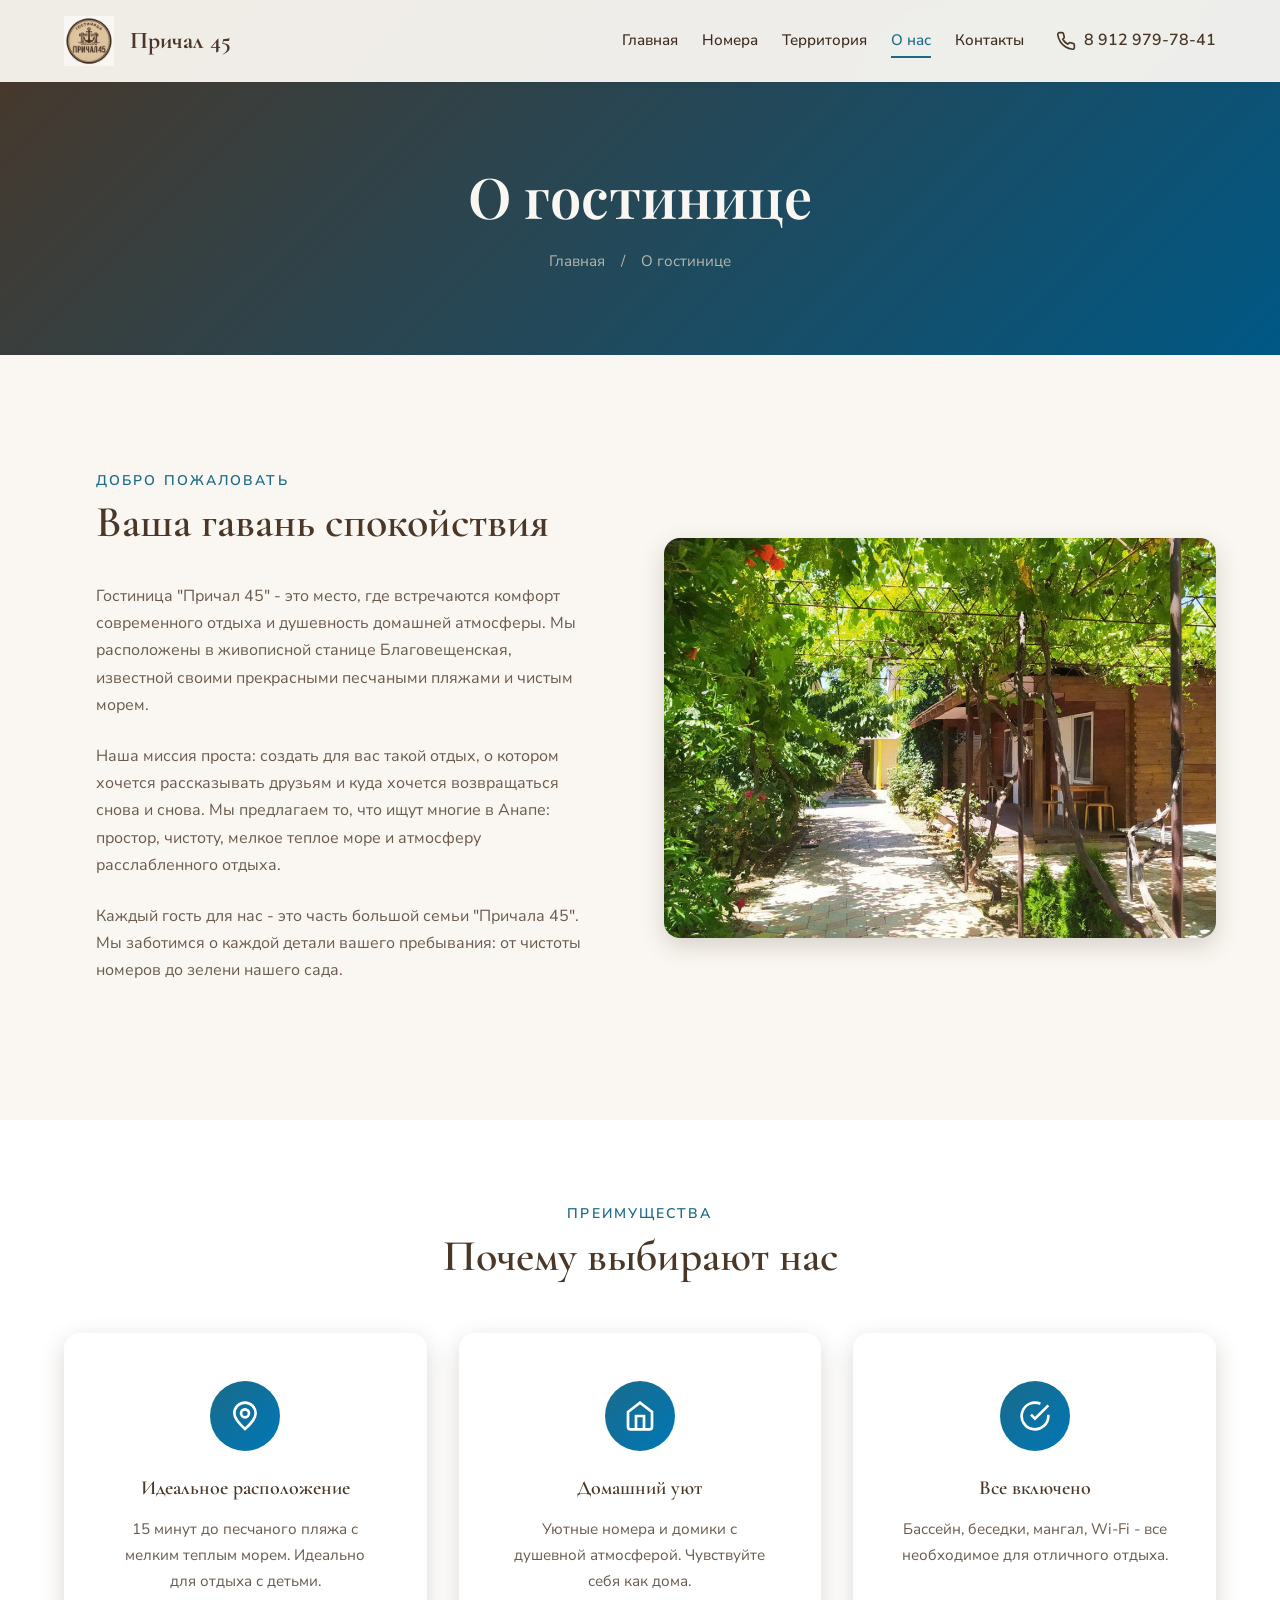
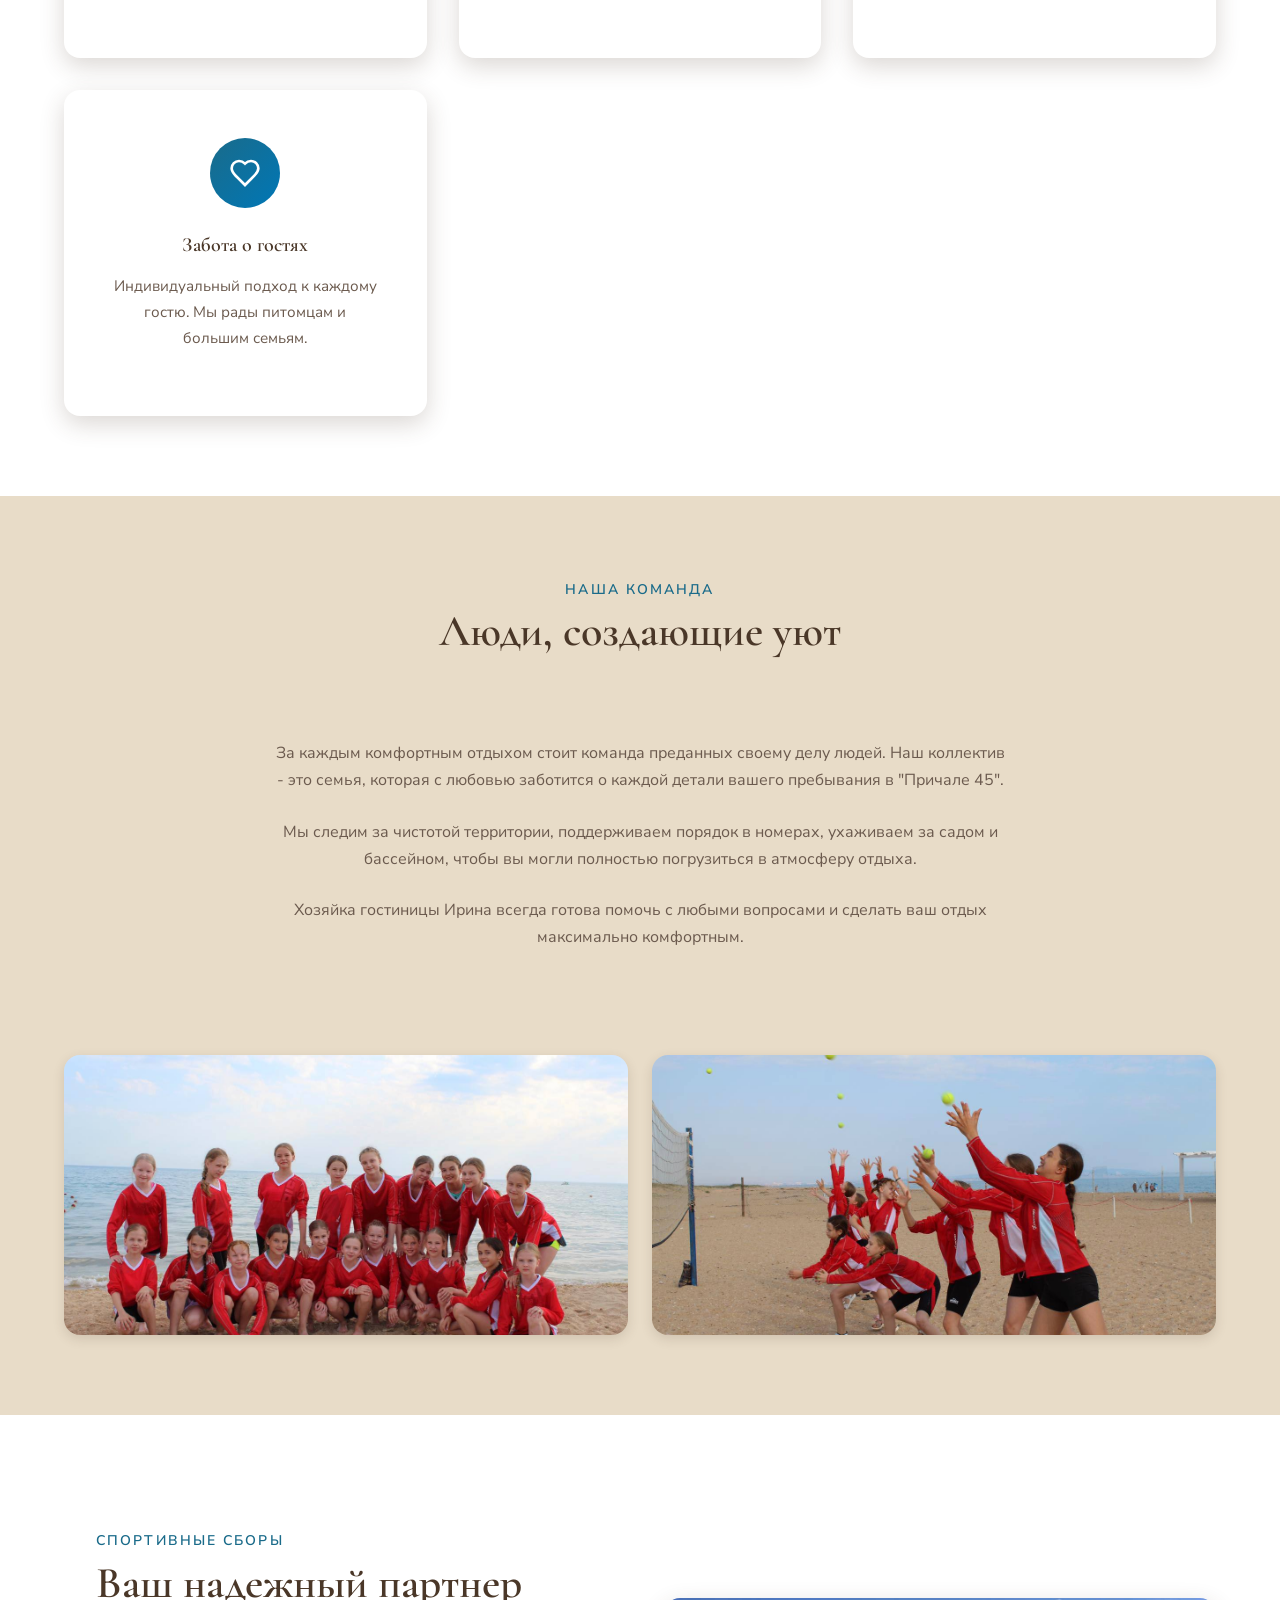
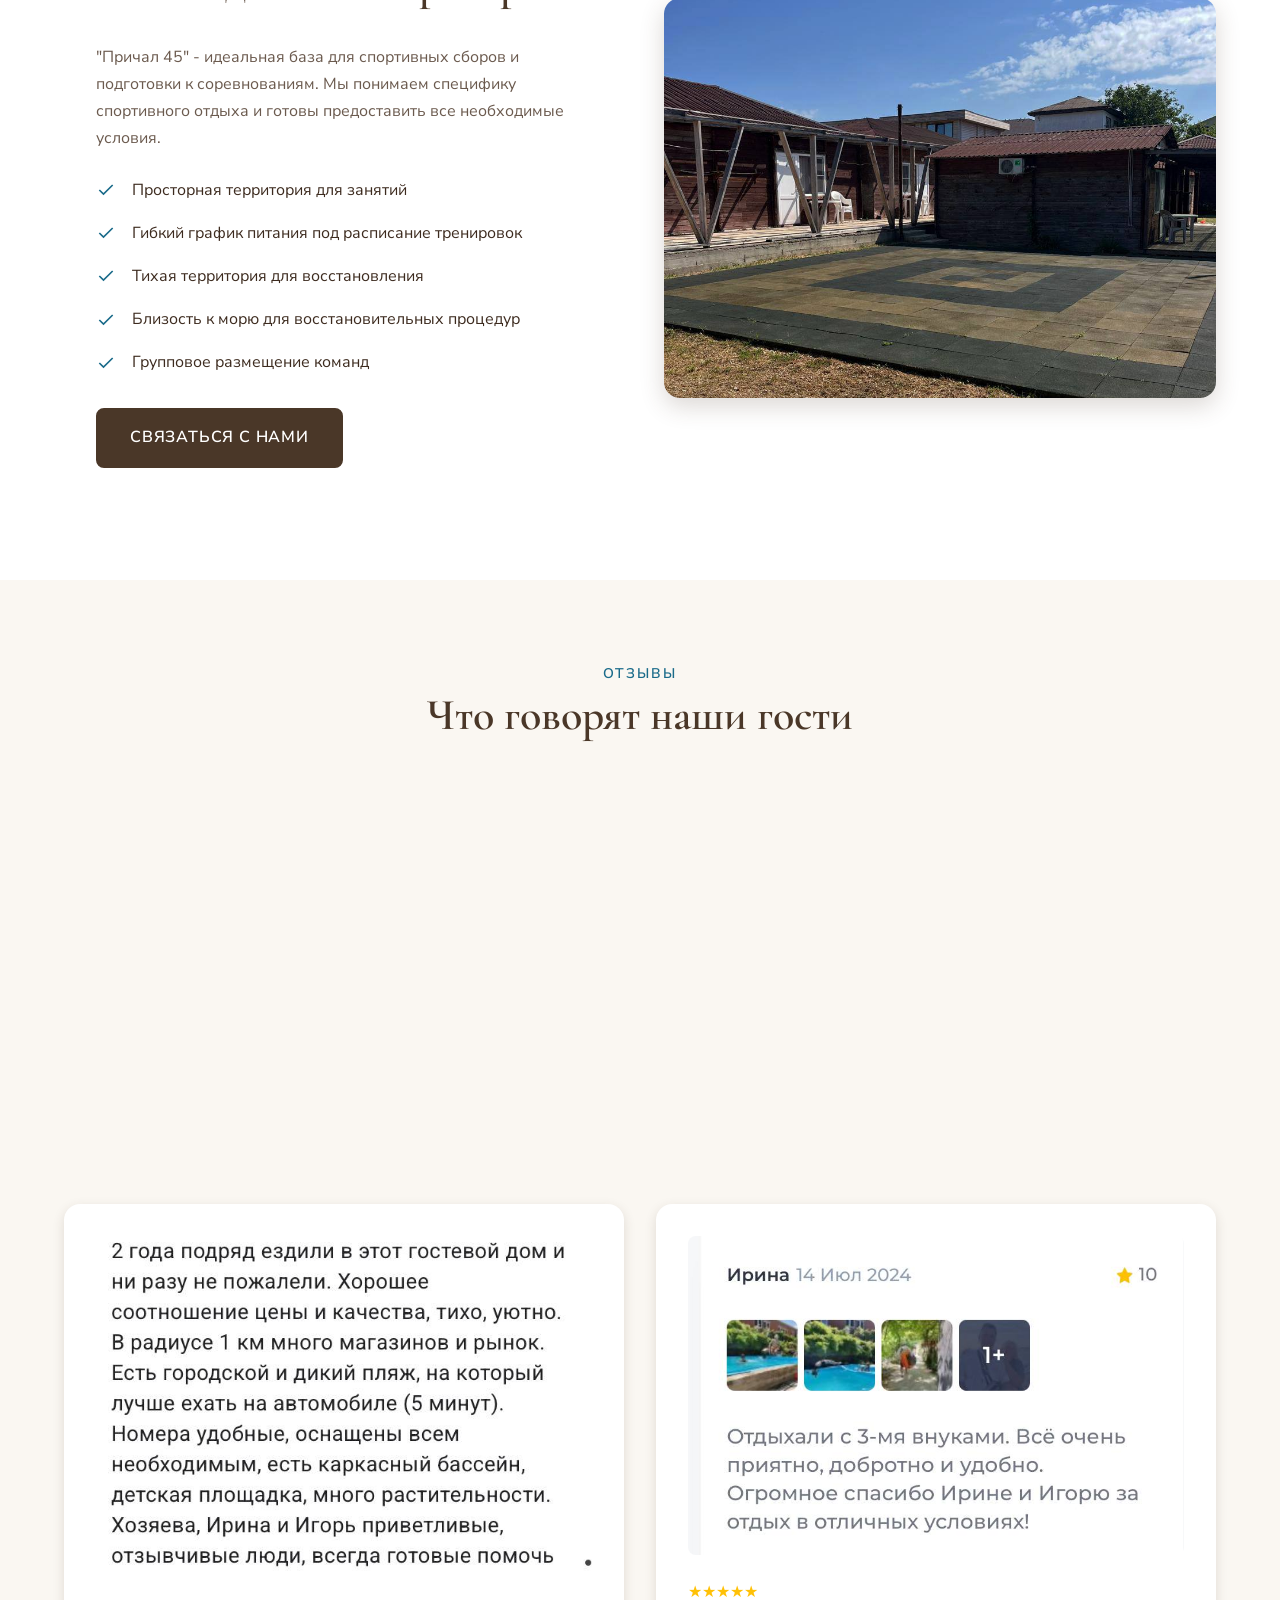
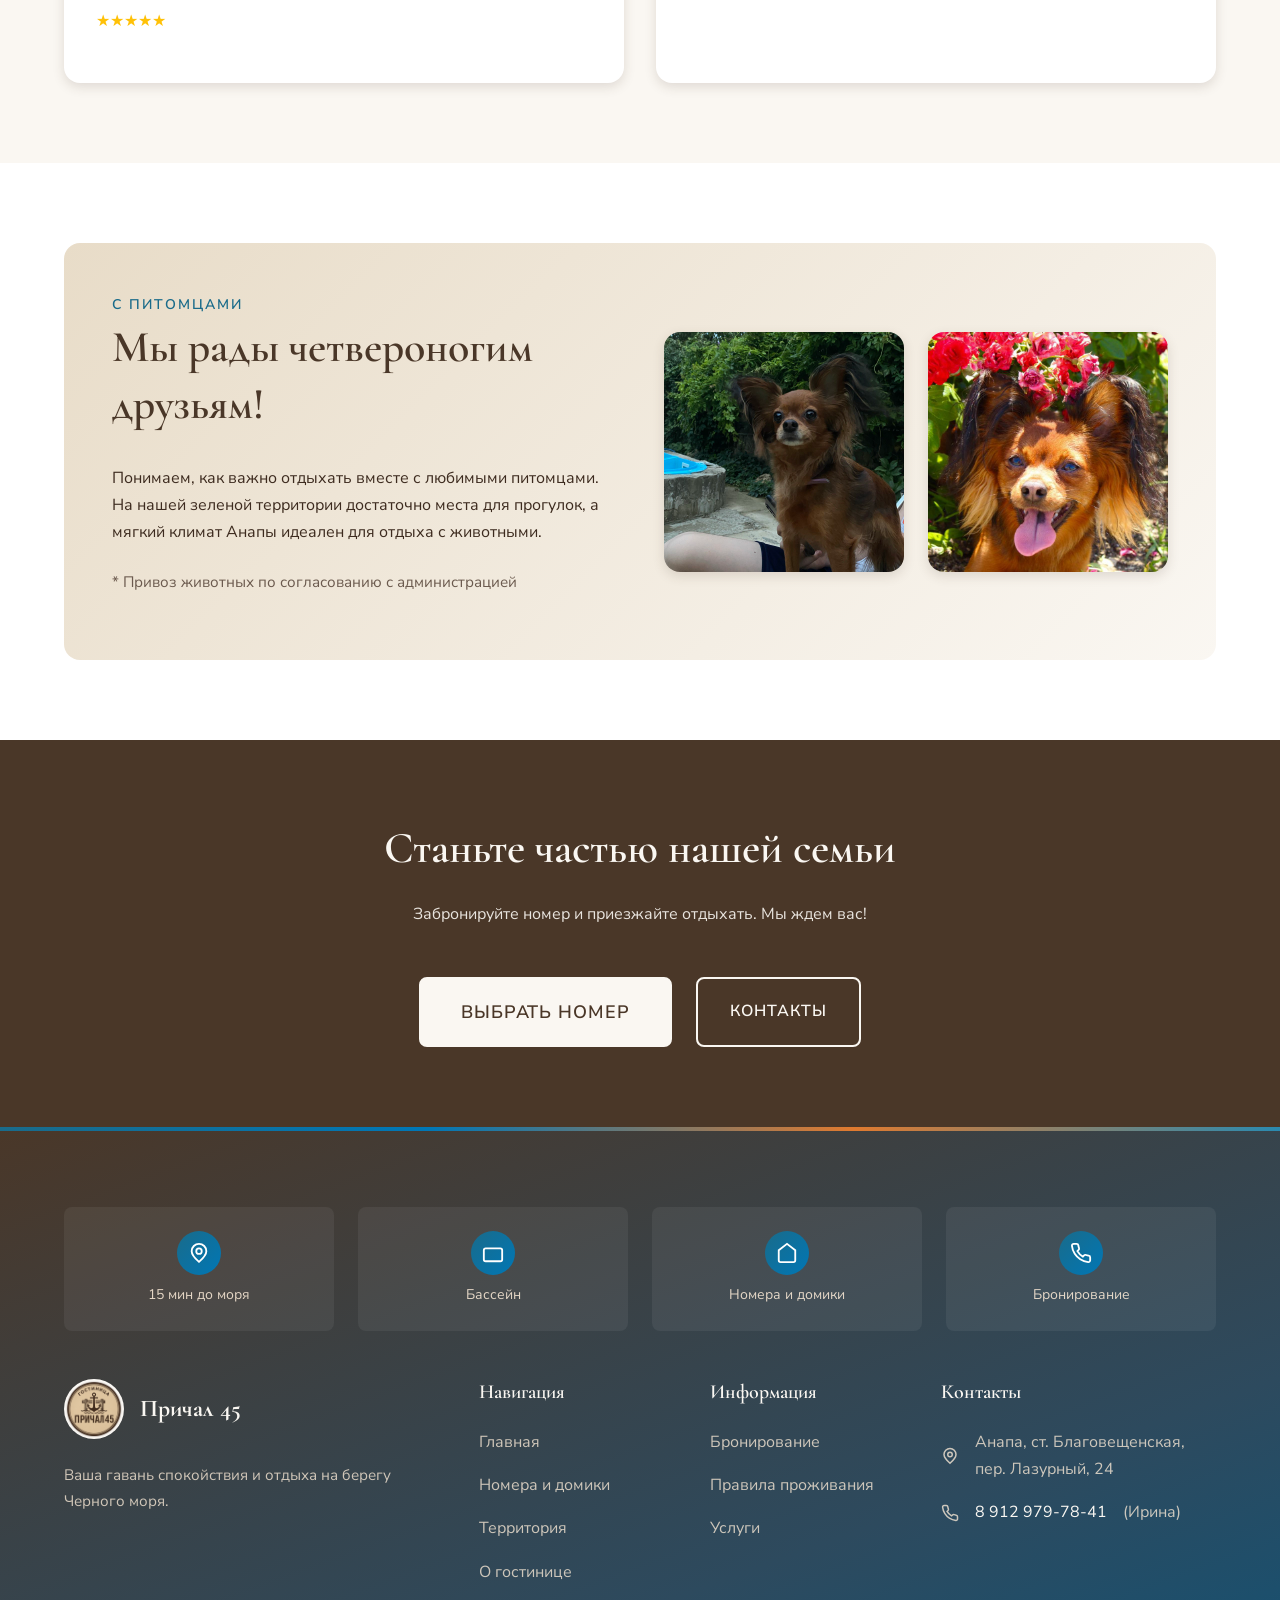
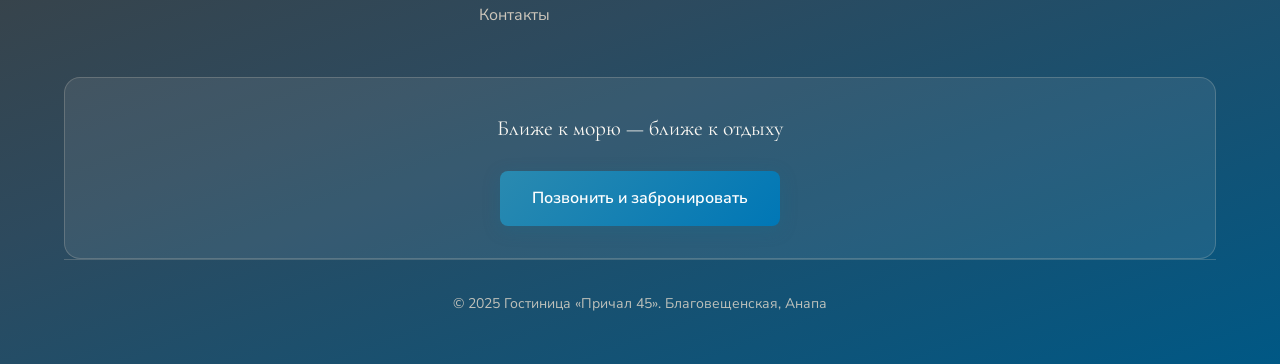
==== commit 2e4fe2f9: "Polish site for portfolio: footer, mobile nav, colors, photos Co-authored-by: Cursor <cursoragent@cu" ====
--- a/about.html
+++ b/about.html
@@ -47,7 +47,7 @@
                     8 912 979-78-41
                 </a>
                 
-                <button class="nav__toggle" id="navToggle" aria-label="Меню">
+                <button type="button" class="nav__toggle" id="navToggle" aria-label="Меню" aria-expanded="false">
                     <span></span>
                     <span></span>
                     <span></span>
@@ -160,11 +160,7 @@
                 <h2 class="section__title">Люди, создающие уют</h2>
             </div>
             
-            <div class="about-grid">
-                <div class="about__image fade-in-left">
-                    <img src="photos/команда 1.jpg" alt="Команда гостиницы">
-                </div>
-                <div class="about__content fade-in-right">
+            <div class="about__content fade-in-left" style="max-width: 800px; margin: 0 auto var(--spacing-xl); text-align: center;">
                     <p class="about__text">
                         За каждым комфортным отдыхом стоит команда преданных своему делу людей. 
                         Наш коллектив - это семья, которая с любовью заботится о каждой детали 
@@ -179,16 +175,11 @@
                         Хозяйка гостиницы Ирина всегда готова помочь с любыми вопросами 
                         и сделать ваш отдых максимально комфортным.
                     </p>
-                </div>
-            </div>
-            
-            <div class="gallery-grid" style="margin-top: var(--spacing-xl); grid-template-columns: 1fr 1fr;">
-                <div class="gallery-item fade-in">
-                    <img src="photos/команда 1.jpg" alt="Команда">
-                </div>
-                <div class="gallery-item fade-in">
-                    <img src="photos/команда 2.jpg" alt="Команда за работой">
-                </div>
+            </div>
+            
+            <div class="photo-duo fade-in">
+                <img src="photos/команда 1.jpg" alt="Команда гостиницы">
+                <img src="photos/команда 2.jpg" alt="Команда за работой">
             </div>
         </div>
     </section>
@@ -335,6 +326,33 @@
     <!-- Footer -->
     <footer class="footer">
         <div class="container">
+            <div class="footer__highlights">
+                <div class="footer__highlight">
+                    <span class="footer__highlight-icon">
+                        <svg viewBox="0 0 24 24" fill="none" stroke="currentColor" stroke-width="2"><circle cx="12" cy="10" r="3"/><path d="M12 21.7C17.3 17 20 13 20 10a8 8 0 1 0-16 0c0 3 2.7 7 8 11.7z"/></svg>
+                    </span>
+                    <span>15 мин до моря</span>
+                </div>
+                <div class="footer__highlight">
+                    <span class="footer__highlight-icon">
+                        <svg viewBox="0 0 24 24" fill="none" stroke="currentColor" stroke-width="2"><rect x="2" y="7" width="20" height="14" rx="2" ry="2"/></svg>
+                    </span>
+                    <span>Бассейн</span>
+                </div>
+                <div class="footer__highlight">
+                    <span class="footer__highlight-icon">
+                        <svg viewBox="0 0 24 24" fill="none" stroke="currentColor" stroke-width="2"><path d="M3 9l9-7 9 7v11a2 2 0 0 1-2 2H5a2 2 0 0 1-2-2z"/></svg>
+                    </span>
+                    <span>Номера и домики</span>
+                </div>
+                <div class="footer__highlight">
+                    <span class="footer__highlight-icon">
+                        <svg viewBox="0 0 24 24" fill="none" stroke="currentColor" stroke-width="2"><path d="M22 16.92v3a2 2 0 0 1-2.18 2 19.79 19.79 0 0 1-8.63-3.07 19.5 19.5 0 0 1-6-6 19.79 19.79 0 0 1-3.07-8.67A2 2 0 0 1 4.11 2h3a2 2 0 0 1 2 1.72 12.84 12.84 0 0 0 .7 2.81 2 2 0 0 1-.45 2.11L8.09 9.91a16 16 0 0 0 6 6l1.27-1.27a2 2 0 0 1 2.11-.45 12.84 12.84 0 0 0 2.81.7A2 2 0 0 1 22 16.92z"/></svg>
+                    </span>
+                    <span>Бронирование</span>
+                </div>
+            </div>
+
             <div class="footer__grid">
                 <div class="footer__brand">
                     <div class="footer__logo">
@@ -384,15 +402,15 @@
                 </div>
             </div>
             
+            <div class="footer__cta">
+                <p class="footer__cta-text">Ближе к морю — ближе к отдыху</p>
+                <a href="tel:+79129797841" class="footer__cta-btn">Позвонить и забронировать</a>
+            </div>
+            
             <div class="footer__bottom">
                 <p class="footer__copyright">
-                    &copy; 2024 Гостиница "Причал 45". Все права защищены.
+                    &copy; 2025 Гостиница «Причал 45». Благовещенская, Анапа
                 </p>
-                
-                <div class="visitors-counter">
-                    <span class="visitors-counter__dot"></span>
-                    <span>Сейчас на сайте: <strong id="visitorCount">1</strong></span>
-                </div>
             </div>
         </div>
     </footer>
--- a/styles.css
+++ b/styles.css
@@ -367,11 +367,18 @@
 .nav__toggle {
     display: none;
     flex-direction: column;
+    justify-content: center;
+    align-items: center;
     gap: 5px;
+    width: 44px;
+    height: 44px;
     padding: 10px;
     background: none;
     border: none;
     cursor: pointer;
+    z-index: 1002;
+    -webkit-tap-highlight-color: transparent;
+    touch-action: manipulation;
 }
 
 .nav__toggle span {
@@ -956,9 +963,21 @@
    ========================================================================== */
 
 .footer {
-    background-color: var(--color-primary);
+    background: linear-gradient(160deg, var(--color-primary) 0%, #2d4a5e 55%, var(--color-sea-dark) 100%);
     color: var(--color-cream);
     padding: var(--spacing-xxl) 0 var(--spacing-lg);
+    position: relative;
+    overflow: hidden;
+}
+
+.footer::before {
+    content: '';
+    position: absolute;
+    top: 0;
+    left: 0;
+    right: 0;
+    height: 4px;
+    background: linear-gradient(90deg, var(--color-accent), var(--color-sea), var(--color-warning), var(--color-accent-light));
 }
 
 .footer__grid {
@@ -1042,39 +1061,94 @@
     padding-top: var(--spacing-lg);
     border-top: 1px solid rgba(245, 230, 211, 0.2);
     display: flex;
-    justify-content: space-between;
-    align-items: center;
-    flex-wrap: wrap;
+    justify-content: center;
+    align-items: center;
+    text-align: center;
+}
+
+.footer__copyright {
+    color: rgba(245, 230, 211, 0.75);
+    font-size: 0.875rem;
+}
+
+.footer__cta {
+    margin-top: var(--spacing-xl);
+    padding: var(--spacing-lg);
+    background: rgba(255, 255, 255, 0.08);
+    border: 1px solid rgba(245, 230, 211, 0.2);
+    border-radius: var(--radius-lg);
+    text-align: center;
+    display: flex;
+    flex-direction: column;
+    align-items: center;
     gap: var(--spacing-md);
 }
 
-.footer__copyright {
-    color: rgba(245, 230, 211, 0.6);
+.footer__cta-text {
+    font-family: var(--font-primary);
+    font-size: 1.35rem;
+    color: var(--color-cream);
+    margin: 0;
+}
+
+.footer__cta-btn {
+    display: inline-flex;
+    align-items: center;
+    justify-content: center;
+    padding: 0.875rem 2rem;
+    background: linear-gradient(135deg, var(--color-accent-light) 0%, var(--color-sea) 100%);
+    color: var(--color-white);
+    font-weight: 600;
+    border-radius: var(--radius-md);
+    transition: transform var(--transition-fast), box-shadow var(--transition-fast);
+    box-shadow: 0 4px 16px rgba(26, 107, 138, 0.35);
+}
+
+.footer__cta-btn:hover {
+    color: var(--color-white);
+    transform: translateY(-2px);
+    box-shadow: 0 6px 20px rgba(26, 107, 138, 0.45);
+}
+
+.footer__highlights {
+    display: grid;
+    grid-template-columns: repeat(4, 1fr);
+    gap: var(--spacing-md);
+    margin-bottom: var(--spacing-xl);
+}
+
+.footer__highlight {
+    display: flex;
+    flex-direction: column;
+    align-items: center;
+    gap: var(--spacing-xs);
+    padding: var(--spacing-md);
+    background: rgba(255, 255, 255, 0.06);
+    border-radius: var(--radius-md);
+    text-align: center;
     font-size: 0.875rem;
-}
-
-/* Счетчик посетителей */
-.visitors-counter {
-    display: flex;
-    align-items: center;
-    gap: var(--spacing-sm);
-    padding: var(--spacing-sm) var(--spacing-md);
-    background-color: rgba(255, 255, 255, 0.1);
-    border-radius: var(--radius-md);
-    font-size: 0.875rem;
-}
-
-.visitors-counter__dot {
-    width: 8px;
-    height: 8px;
-    background-color: #4ade80;
+    color: rgba(245, 230, 211, 0.9);
+    transition: background var(--transition-fast);
+}
+
+.footer__highlight:hover {
+    background: rgba(255, 255, 255, 0.12);
+}
+
+.footer__highlight-icon {
+    width: 44px;
+    height: 44px;
+    display: flex;
+    align-items: center;
+    justify-content: center;
+    background: linear-gradient(135deg, var(--color-accent) 0%, var(--color-sea) 100%);
     border-radius: var(--radius-full);
-    animation: pulse 2s infinite;
-}
-
-@keyframes pulse {
-    0%, 100% { opacity: 1; }
-    50% { opacity: 0.5; }
+    color: var(--color-white);
+}
+
+.footer__highlight-icon svg {
+    width: 22px;
+    height: 22px;
 }
 
 /* ==========================================================================
@@ -1119,26 +1193,6 @@
     color: var(--color-sand);
     font-size: 0.875rem;
     margin-top: var(--spacing-md);
-}
-
-/* ==========================================================================
-   Счетчики аналитики
-   ========================================================================== */
-
-.analytics-badges {
-    display: flex;
-    gap: var(--spacing-md);
-    justify-content: center;
-    margin-top: var(--spacing-lg);
-    flex-wrap: wrap;
-}
-
-.analytics-badge {
-    padding: var(--spacing-xs) var(--spacing-sm);
-    background-color: rgba(255, 255, 255, 0.1);
-    border-radius: var(--radius-sm);
-    font-size: 0.75rem;
-    color: rgba(245, 230, 211, 0.7);
 }
 
 /* ==========================================================================
@@ -1281,6 +1335,21 @@
     object-fit: cover;
 }
 
+.photo-duo {
+    display: grid;
+    grid-template-columns: 1fr 1fr;
+    gap: var(--spacing-md);
+    margin-top: var(--spacing-xl);
+}
+
+.photo-duo img {
+    width: 100%;
+    height: 280px;
+    object-fit: cover;
+    border-radius: var(--radius-lg);
+    box-shadow: var(--shadow-md);
+}
+
 /* ==========================================================================
    Спортивные сборы
    ========================================================================== */
@@ -1296,6 +1365,22 @@
     color: var(--color-cream);
 }
 
+.sports-section h4,
+.sports-feature h4 {
+    color: var(--color-sand);
+    font-weight: 600;
+    margin-bottom: var(--spacing-sm);
+}
+
+.sports-feature p {
+    color: rgba(245, 230, 211, 0.92);
+    font-size: 0.95rem;
+}
+
+.sports-feature__icon {
+    color: var(--color-cream);
+}
+
 .sports-features {
     display: grid;
     grid-template-columns: repeat(auto-fit, minmax(200px, 1fr));
@@ -1305,8 +1390,15 @@
 
 .sports-feature {
     padding: var(--spacing-lg);
-    background-color: rgba(255, 255, 255, 0.1);
+    background-color: rgba(255, 255, 255, 0.12);
+    border: 1px solid rgba(245, 230, 211, 0.15);
     border-radius: var(--radius-md);
+    transition: transform var(--transition-normal), background var(--transition-normal);
+}
+
+.sports-feature:hover {
+    transform: translateY(-4px);
+    background-color: rgba(255, 255, 255, 0.18);
 }
 
 .sports-feature__icon {
@@ -1333,6 +1425,10 @@
     .footer__grid {
         grid-template-columns: 1fr 1fr;
     }
+
+    .footer__highlights {
+        grid-template-columns: repeat(2, 1fr);
+    }
     
     .about-grid,
     .contact-grid,
@@ -1348,22 +1444,63 @@
 @media (max-width: 768px) {
     :root {
         --spacing-xxl: 3rem;
+        --header-height: 72px;
+    }
+
+    body.menu-open {
+        overflow: hidden;
+    }
+
+    .header__inner {
+        position: relative;
+    }
+
+    .nav {
+        position: static;
     }
     
     .nav__list {
         display: none;
-        position: absolute;
-        top: 100%;
+        position: fixed;
+        top: var(--header-height);
         left: 0;
         right: 0;
-        background-color: var(--color-white);
+        bottom: 0;
+        background-color: rgba(250, 247, 242, 0.98);
+        backdrop-filter: blur(12px);
         flex-direction: column;
-        padding: var(--spacing-md);
+        align-items: stretch;
+        padding: var(--spacing-lg) var(--spacing-md);
+        gap: 0;
         box-shadow: var(--shadow-lg);
+        z-index: 1001;
+        overflow-y: auto;
+    }
+
+    .nav__list li {
+        border-bottom: 1px solid var(--color-sand);
+    }
+
+    .nav__list .nav__link {
+        display: block;
+        padding: var(--spacing-md) var(--spacing-sm);
+        font-size: 1.1rem;
     }
     
     .nav__list.active {
         display: flex;
+    }
+
+    .nav__toggle.active span:nth-child(1) {
+        transform: rotate(45deg) translate(5px, 5px);
+    }
+
+    .nav__toggle.active span:nth-child(2) {
+        opacity: 0;
+    }
+
+    .nav__toggle.active span:nth-child(3) {
+        transform: rotate(-45deg) translate(5px, -5px);
     }
     
     .nav__toggle {
@@ -1389,6 +1526,10 @@
         text-align: center;
     }
     
+    .footer__highlights {
+        grid-template-columns: repeat(2, 1fr);
+    }
+
     .footer__bottom {
         flex-direction: column;
         text-align: center;
@@ -1401,7 +1542,7 @@
     .gallery-grid {
         grid-template-columns: 1fr;
     }
-    
+
     .pets-section__images {
         grid-template-columns: 1fr 1fr;
     }
@@ -1422,6 +1563,18 @@
     }
     
     .distances-grid {
+        grid-template-columns: 1fr;
+    }
+
+    .photo-duo {
+        grid-template-columns: 1fr;
+    }
+
+    .photo-duo img {
+        height: 220px;
+    }
+
+    .footer__highlights {
         grid-template-columns: 1fr;
     }
 }
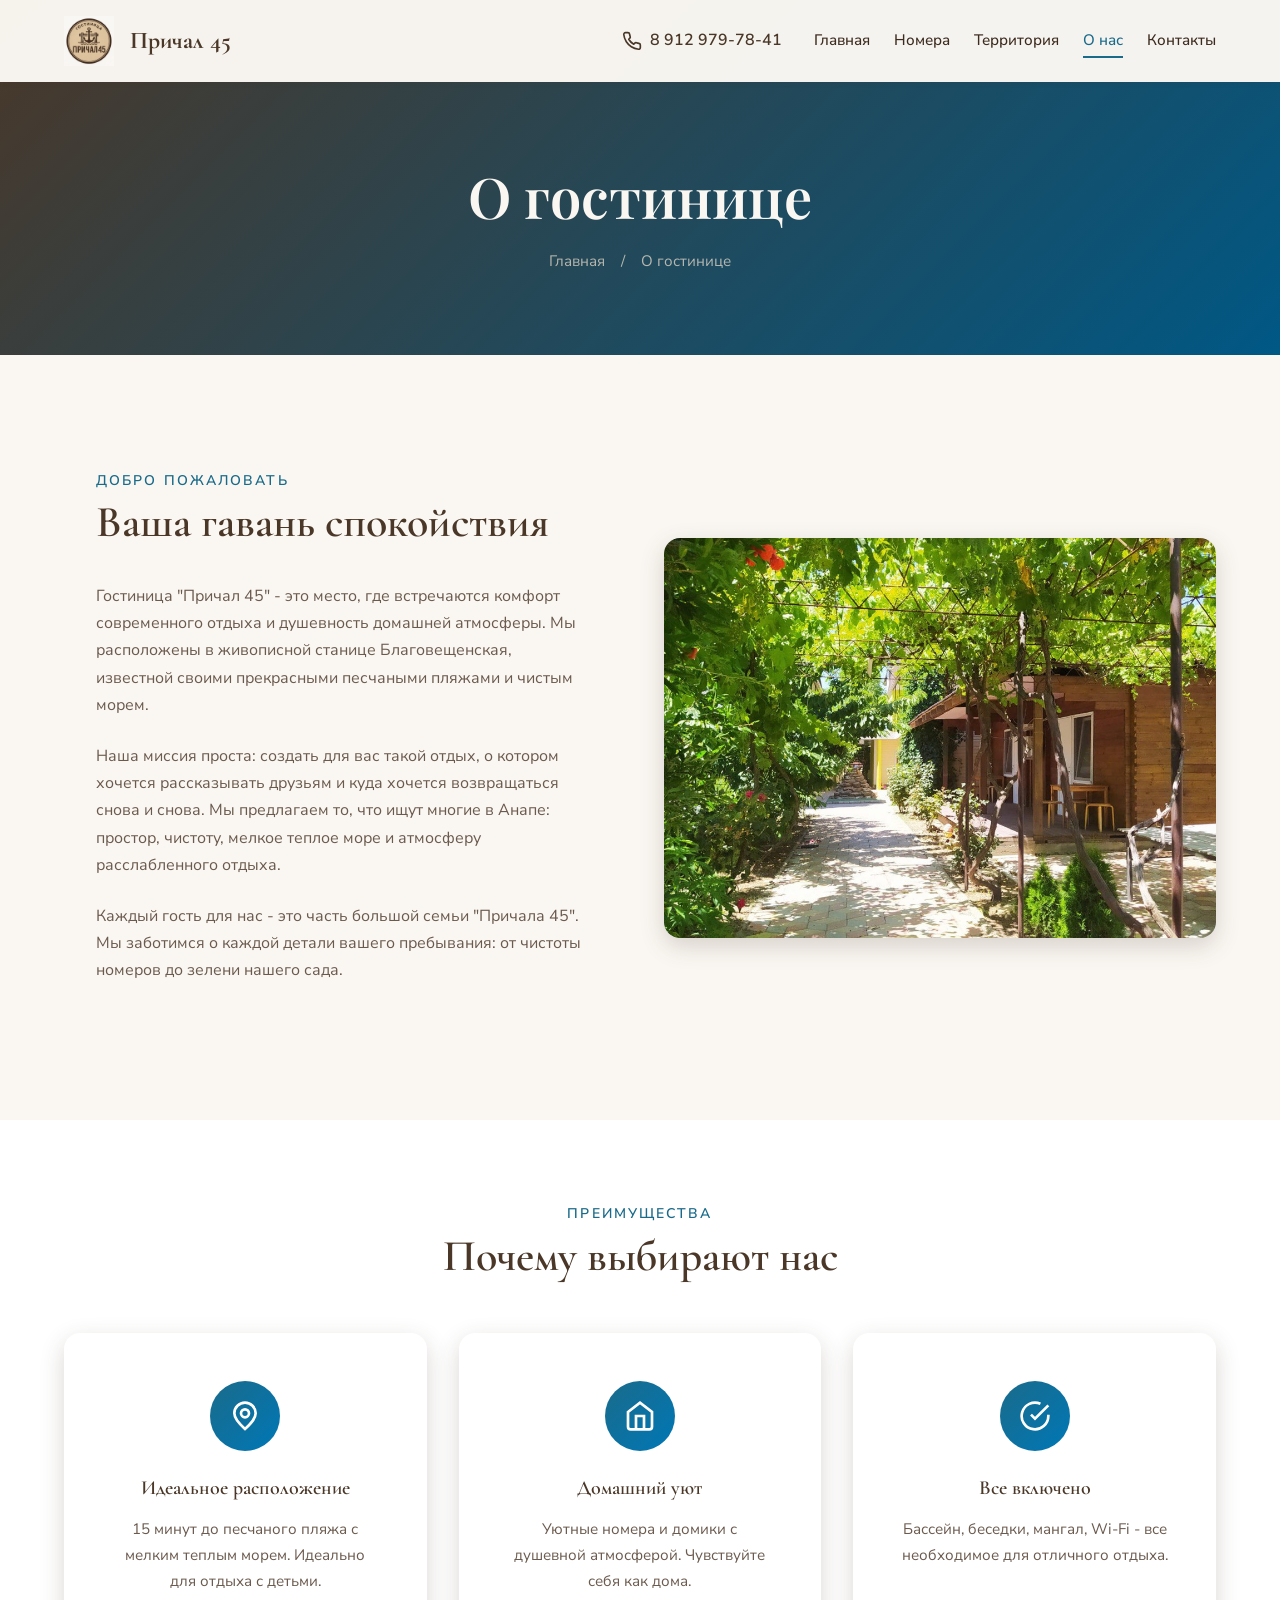
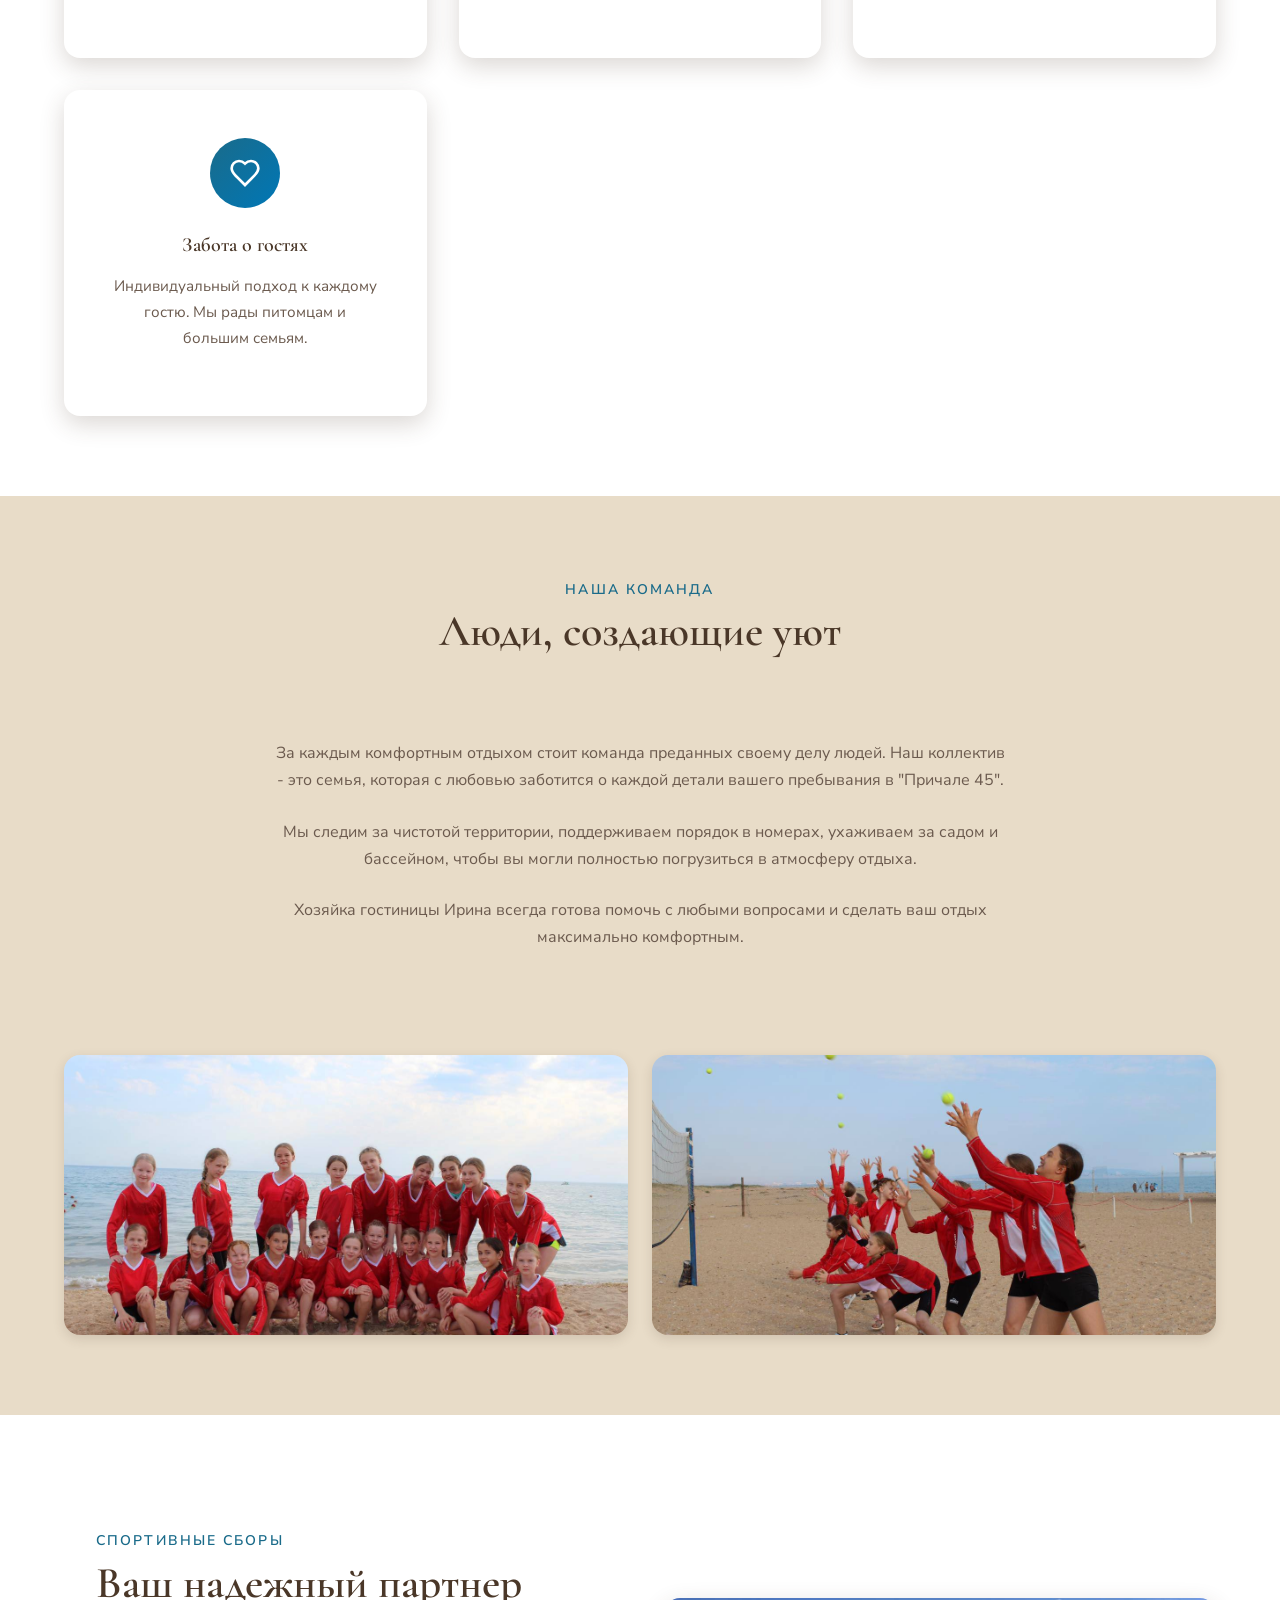
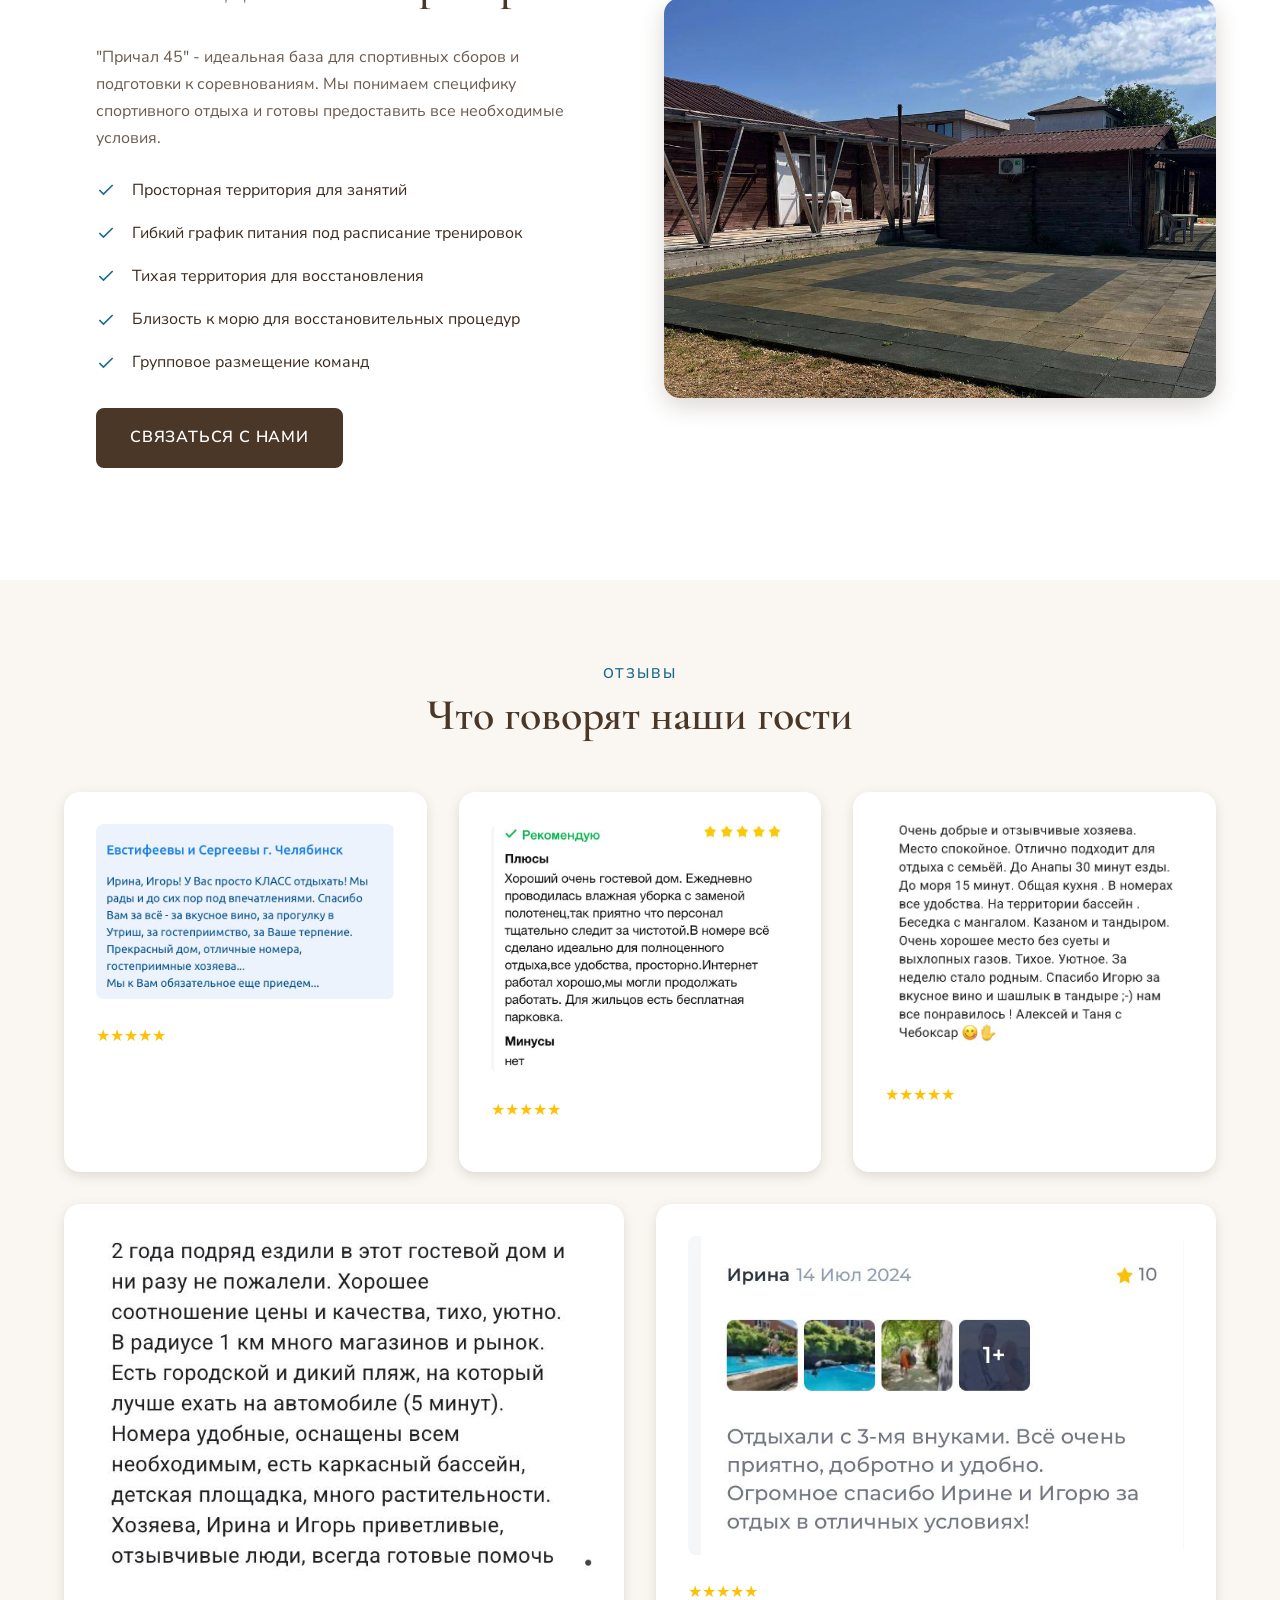
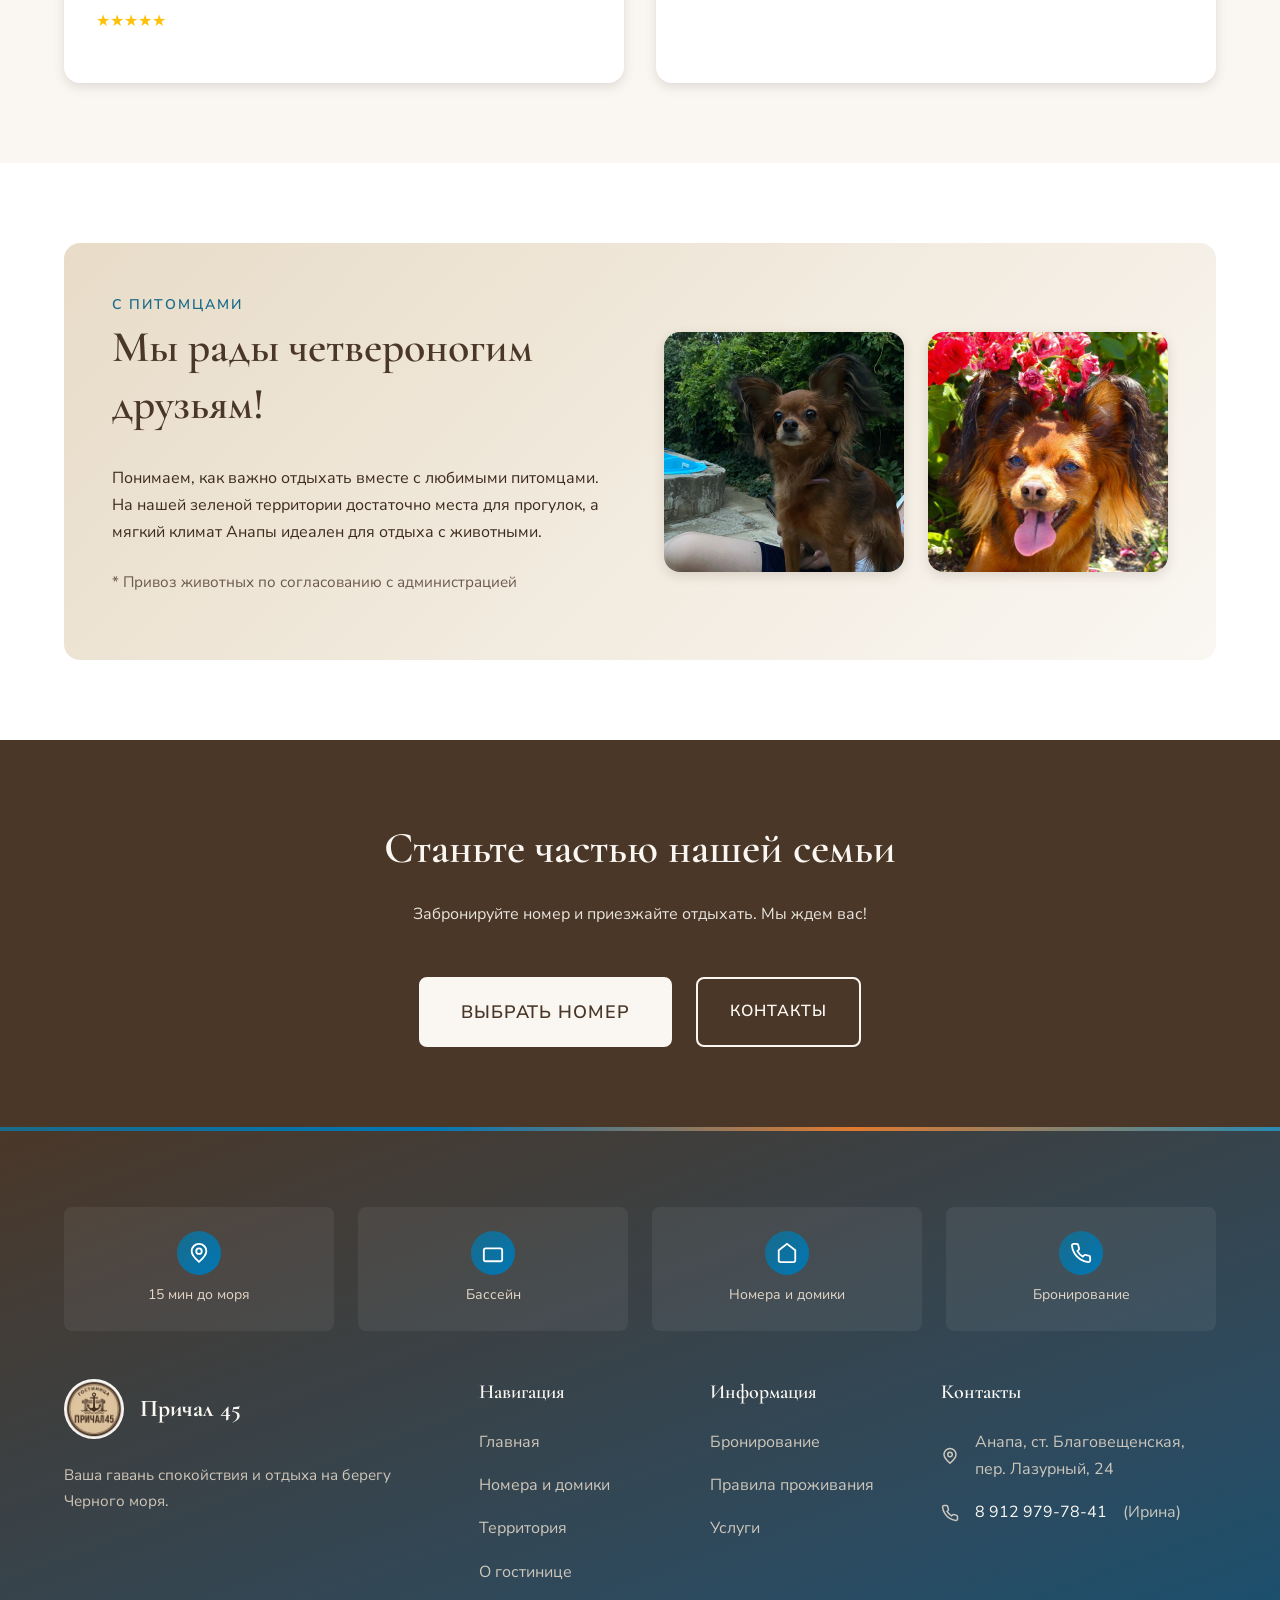
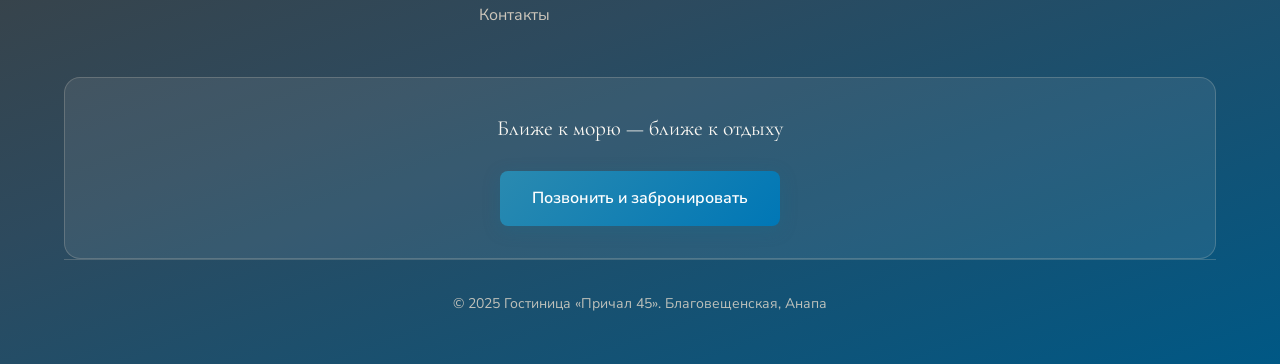
==== commit a72356cd: "main" ====
--- a/about.html
+++ b/about.html
@@ -38,6 +38,7 @@
                     <li><a href="territory.html" class="nav__link">Территория</a></li>
                     <li><a href="about.html" class="nav__link active">О нас</a></li>
                     <li><a href="contacts.html" class="nav__link">Контакты</a></li>
+                    <li class="nav__phone-item"><a href="tel:+79129797841" class="nav__link nav__link--phone">8 912 979-78-41</a></li>
                 </ul>
                 
                 <a href="tel:+79129797841" class="nav__phone">
--- a/styles.css
+++ b/styles.css
@@ -70,6 +70,8 @@
 html {
     scroll-behavior: smooth;
     font-size: 16px;
+    -webkit-text-size-adjust: 100%;
+    text-size-adjust: 100%;
 }
 
 body {
@@ -269,8 +271,7 @@
     left: 0;
     right: 0;
     z-index: 1000;
-    background-color: rgba(250, 247, 242, 0.95);
-    backdrop-filter: blur(10px);
+    background-color: rgba(250, 247, 242, 0.98);
     box-shadow: var(--shadow-sm);
     transition: all var(--transition-normal);
 }
@@ -387,6 +388,23 @@
     height: 2px;
     background-color: var(--color-primary);
     transition: all var(--transition-normal);
+}
+
+/* Мобильное меню — оверлей и панель навигации */
+.mobile-menu-backdrop {
+    display: none;
+    position: fixed;
+    inset: 0;
+    background: rgba(44, 24, 16, 0.45);
+    z-index: 1000;
+}
+
+body.menu-open .mobile-menu-backdrop {
+    display: block;
+}
+
+.nav__phone-item {
+    display: none;
 }
 
 /* ==========================================================================
@@ -1443,48 +1461,100 @@
 
 @media (max-width: 768px) {
     :root {
-        --spacing-xxl: 3rem;
-        --header-height: 72px;
+        --spacing-xxl: 3.5rem;
+        --header-height: 68px;
+        --mobile-menu-height: 55vh;
     }
 
     body.menu-open {
         overflow: hidden;
     }
 
+    body.menu-open .header {
+        z-index: 1002;
+        background-color: var(--color-cream);
+        box-shadow: none;
+    }
+
     .header__inner {
         position: relative;
+        padding: 0.75rem var(--spacing-md);
+    }
+
+    .header__logo img {
+        height: 44px;
+    }
+
+    .header__logo-text {
+        font-size: 1.3rem;
     }
 
     .nav {
         position: static;
     }
-    
+
+    /* Панель меню вынесена в body через JS — занимает половину экрана */
     .nav__list {
         display: none;
         position: fixed;
         top: var(--header-height);
         left: 0;
         right: 0;
-        bottom: 0;
-        background-color: rgba(250, 247, 242, 0.98);
-        backdrop-filter: blur(12px);
+        min-height: var(--mobile-menu-height);
+        max-height: calc(100dvh - var(--header-height));
+        height: auto;
+        background-color: var(--color-cream);
         flex-direction: column;
         align-items: stretch;
-        padding: var(--spacing-lg) var(--spacing-md);
+        justify-content: flex-start;
+        padding: var(--spacing-lg) var(--spacing-md) var(--spacing-xl);
         gap: 0;
-        box-shadow: var(--shadow-lg);
+        box-shadow: 0 8px 32px rgba(74, 55, 40, 0.2);
+        border-bottom: 4px solid var(--color-accent);
         z-index: 1001;
         overflow-y: auto;
+        -webkit-overflow-scrolling: touch;
+        list-style: none;
     }
 
     .nav__list li {
         border-bottom: 1px solid var(--color-sand);
     }
 
+    .nav__list li:last-child {
+        border-bottom: none;
+    }
+
     .nav__list .nav__link {
         display: block;
-        padding: var(--spacing-md) var(--spacing-sm);
-        font-size: 1.1rem;
+        padding: 1.25rem var(--spacing-md);
+        font-size: 1.35rem;
+        font-weight: 600;
+        color: var(--color-primary);
+    }
+
+    .nav__list .nav__link::after {
+        display: none;
+    }
+
+    .nav__list .nav__link.active {
+        color: var(--color-accent);
+        background-color: rgba(26, 107, 138, 0.08);
+        border-radius: var(--radius-sm);
+    }
+
+    .nav__list .nav__link--phone {
+        margin-top: var(--spacing-md);
+        padding: 1.25rem;
+        text-align: center;
+        background: linear-gradient(135deg, var(--color-accent) 0%, var(--color-sea) 100%);
+        color: var(--color-white) !important;
+        border-radius: var(--radius-md);
+        font-size: 1.2rem;
+    }
+
+    .nav__list .nav__link--phone:hover {
+        color: var(--color-white);
     }
     
     .nav__list.active {
@@ -1510,10 +1580,107 @@
     .nav__phone {
         display: none;
     }
+
+    .nav__phone-item {
+        display: list-item;
+        border-bottom: none !important;
+        margin-top: auto;
+        padding-top: var(--spacing-sm);
+    }
+
+    .hero {
+        min-height: 100svh;
+        min-height: 100dvh;
+        align-items: flex-start;
+        padding-top: calc(var(--header-height) + var(--spacing-md));
+    }
+
+    .hero__content {
+        padding: var(--spacing-md) var(--spacing-sm) var(--spacing-xl);
+        width: 100%;
+    }
+
+    .hero__logo {
+        width: 130px;
+        height: 130px;
+        margin-bottom: var(--spacing-md);
+    }
+
+    .hero__title {
+        font-size: clamp(2.75rem, 11vw, 3.75rem);
+        margin-bottom: var(--spacing-sm);
+    }
+
+    .hero__tagline {
+        font-size: clamp(1.35rem, 5vw, 1.65rem);
+        margin-bottom: var(--spacing-md);
+    }
+
+    .hero__description {
+        font-size: 1.0625rem;
+        line-height: 1.75;
+        margin-bottom: var(--spacing-lg);
+        padding: 0 var(--spacing-xs);
+    }
+
+    .hero__scroll {
+        display: none;
+    }
     
     .hero__buttons {
         flex-direction: column;
-        align-items: center;
+        align-items: stretch;
+        width: 100%;
+        gap: var(--spacing-sm);
+    }
+
+    .btn {
+        font-size: 1rem;
+        padding: 1rem 1.5rem;
+        width: 100%;
+    }
+
+    .btn--large {
+        font-size: 1.0625rem;
+        padding: 1.125rem 1.5rem;
+    }
+
+    .page-header {
+        padding-top: calc(var(--header-height) + var(--spacing-xl));
+    }
+
+    .section {
+        padding: var(--spacing-xl) 0;
+    }
+
+    .section__title {
+        font-size: clamp(1.85rem, 6vw, 2.25rem);
+    }
+
+    .about__text {
+        font-size: 1.0625rem;
+        line-height: 1.75;
+    }
+
+    .feature-card {
+        padding: var(--spacing-lg);
+    }
+
+    .feature-card__title {
+        font-size: 1.35rem;
+    }
+
+    .feature-card__text {
+        font-size: 1rem;
+        line-height: 1.65;
+    }
+
+    .room-card__title {
+        font-size: 1.5rem;
+    }
+
+    .footer__highlight {
+        font-size: 0.9375rem;
     }
     
     .features {
@@ -1549,17 +1716,17 @@
 }
 
 @media (max-width: 480px) {
-    html {
-        font-size: 14px;
-    }
-    
-    .btn {
-        width: 100%;
-    }
-    
+    .container {
+        padding: 0 1.125rem;
+    }
+
     .hero__logo {
-        width: 100px;
-        height: 100px;
+        width: 120px;
+        height: 120px;
+    }
+
+    .hero__title {
+        font-size: 2.75rem;
     }
     
     .distances-grid {
@@ -1571,11 +1738,19 @@
     }
 
     .photo-duo img {
-        height: 220px;
+        height: 240px;
     }
 
     .footer__highlights {
         grid-template-columns: 1fr;
+    }
+
+    .sports-feature h4 {
+        font-size: 1.2rem;
+    }
+
+    .sports-feature p {
+        font-size: 1rem;
     }
 }
 
